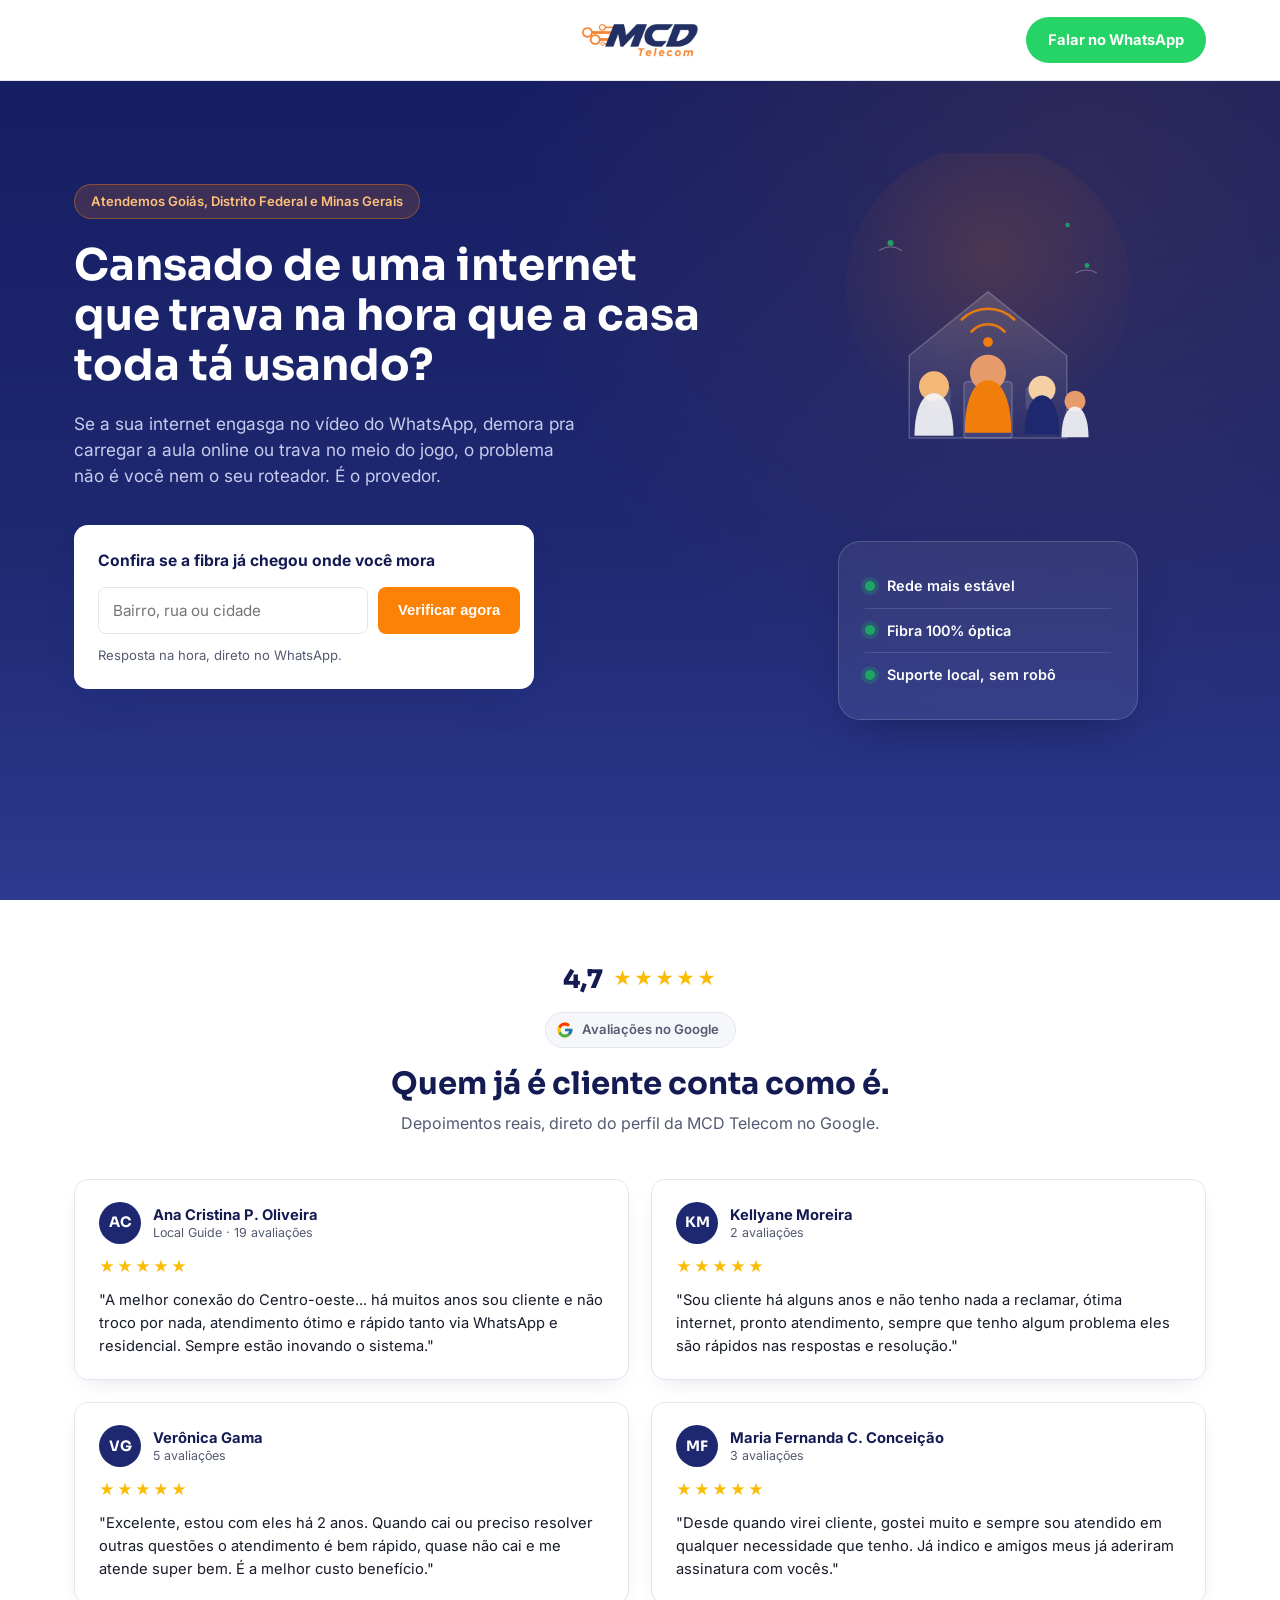
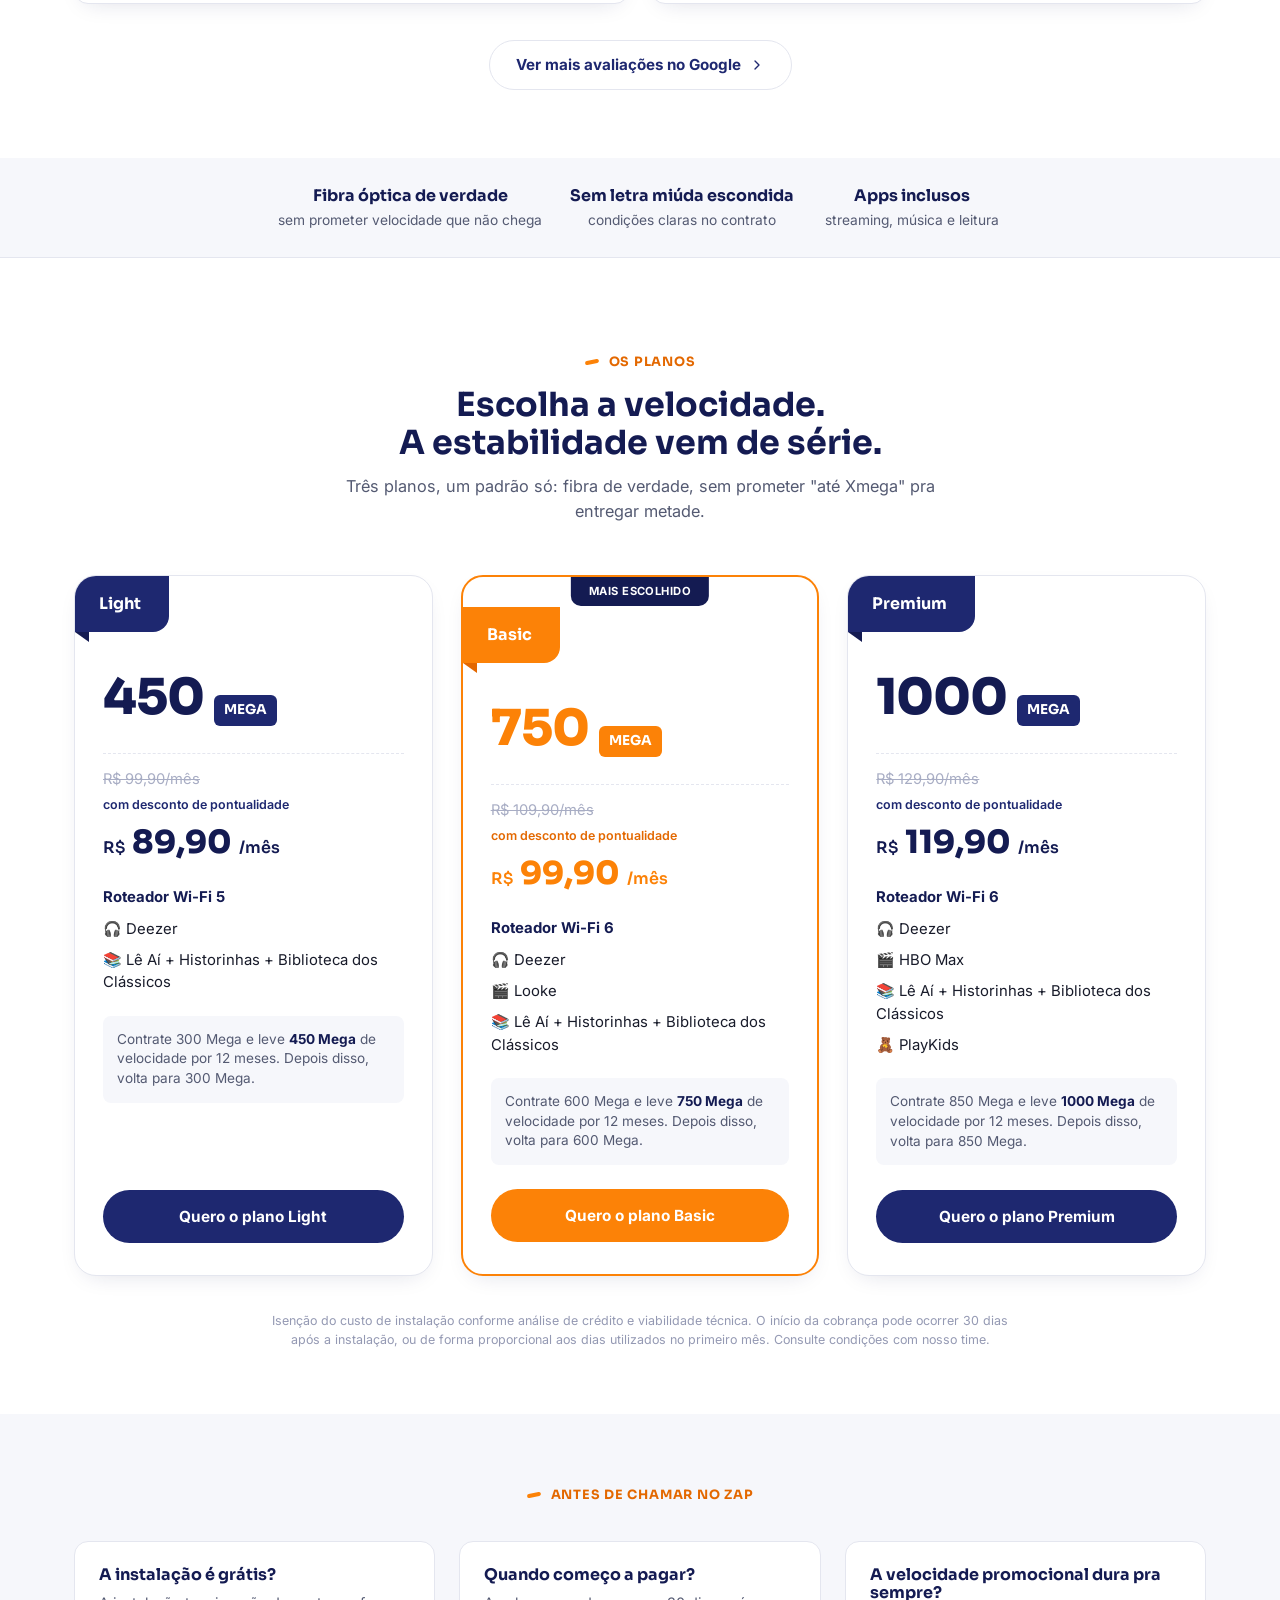
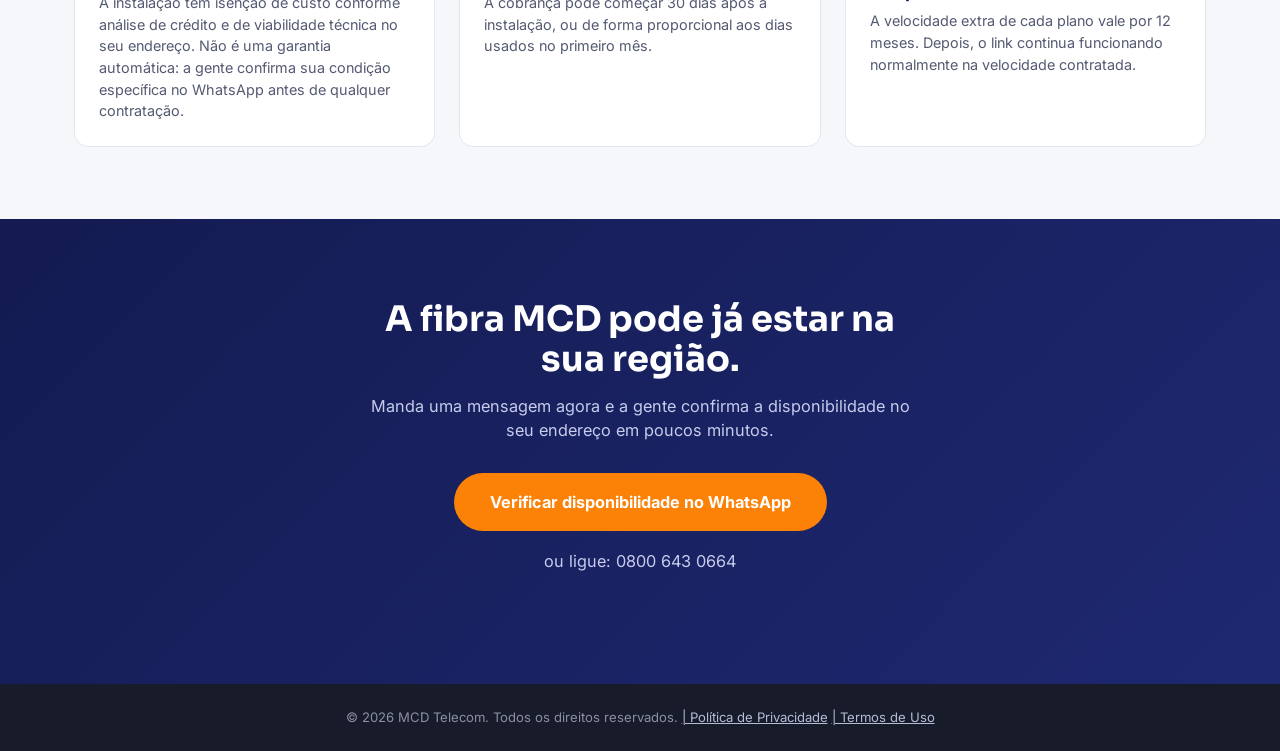
==== index.html @ 2785e400 "Add files via upload" ====
<!DOCTYPE html>
<html lang="pt-BR">
<head>
<meta charset="UTF-8">
<meta name="viewport" content="width=device-width, initial-scale=1.0">
<title>MCD Telecom — Internet de Fibra que Não Cai Quando Você Mais Precisa</title>
<meta name="description" content="Confira se a fibra MCD Telecom já chegou na sua rua. Planos de 450, 750 e 1000 Mega, instalação grátis e suporte de verdade.">
<link rel="preconnect" href="https://fonts.googleapis.com">
<link rel="preconnect" href="https://fonts.gstatic.com" crossorigin>
<link href="https://fonts.googleapis.com/css2?family=Sora:wght@400;600;700;800&family=Inter:wght@400;500;600;700&display=swap" rel="stylesheet">
<link rel="stylesheet" href="style.css">
</head>
<body>

<a class="skip-link" href="#planos">Pular para os planos</a>

<!-- ============ HEADER ============ -->
<header class="site-header" id="siteHeader">
  <div class="wrap header-inner">
    <div class="header-spacer" aria-hidden="true"></div>

    <a class="logo-link" href="https://mcdtelecom.com.br" aria-label="MCD Telecom">
      <img src="assets/logo-mcd-final.png" alt="MCD Telecom" class="logo-img">
    </a>

    <a class="header-cta" href="https://wa.me/5508006430664?text=Ol%C3%A1!%20Estou%20vindo%20da%20landing%20page%20da%20MCD%20Telecom%20e%20gostaria%20de%20verificar%20a%20disponibilidade%20de%20internet" target="_blank" rel="noopener">
      Falar no WhatsApp
    </a>
  </div>
</header>

<!-- ============ HERO ============ -->
<section class="hero">
  <div class="wrap hero-inner">
    <div class="hero-copy">
      <span class="tag-ribbon">Atendemos Goiás, Distrito Federal e Minas Gerais</span>
      <h1>Cansado de uma internet que trava na hora que a casa toda tá usando?</h1>
      <p class="hero-sub">Se a sua internet engasga no vídeo do WhatsApp, demora pra carregar a aula online ou trava no meio do jogo, o problema não é você nem o seu roteador. É o provedor.</p>

      <div class="check-card">
        <p class="check-label">Confira se a fibra já chegou onde você mora</p>
        <form class="check-form" id="checkForm">
          <input type="text" id="enderecoInput" placeholder="Bairro, rua ou cidade" required>
          <button type="submit">Verificar agora</button>
        </form>
        <p class="check-foot">Resposta na hora, direto no WhatsApp.</p>
      </div>
    </div>

    <div class="hero-visual">
      <img src="assets/familia-wifi.svg" alt="Ilustração de uma família em casa conectada à internet" class="hero-illustration">
      <div class="signal-card">
        <div class="signal-row">
          <span class="signal-dot"></span>
          <span>Rede mais estável</span>
        </div>
        <div class="signal-row">
          <span class="signal-dot"></span>
          <span>Fibra 100% óptica</span>
        </div>
        <div class="signal-row">
          <span class="signal-dot"></span>
          <span>Suporte local, sem robô</span>
        </div>
      </div>
    </div>
  </div>
</section><!-- /hero -->




<!-- ============ AVALIAÇÕES GOOGLE ============ -->
<section class="google-reviews">
  <div class="wrap">
    <div class="gr-head">
  <div class="gr-rating-badge">
    <span class="gr-rating-number">4,7</span>
    <span class="gr-rating-stars">★★★★★</span>
  </div>
  <div class="gr-badge">
    <svg class="gr-google-icon" viewBox="0 0 48 48" xmlns="http://www.w3.org/2000/svg">
      <path fill="#FFC107" d="M43.6 20.5H42V20.4H24v7.2h11.3c-1.6 4.7-6 8.1-11.3 8.1-6.6 0-12-5.4-12-12s5.4-12 12-12c3.1 0 5.8 1.1 8 3l5.1-5.1C33.7 6.1 29.1 4 24 4 13 4 4 13 4 24s9 20 20 20 20-9 20-20c0-1.3-.1-2.7-.4-3.5z"/>
      <path fill="#FF3D00" d="M6.3 14.7l5.9 4.3C13.7 15.4 18.5 12 24 12c3.1 0 5.8 1.1 8 3l5.1-5.1C33.7 6.1 29.1 4 24 4 16.3 4 9.7 8.3 6.3 14.7z"/>
      <path fill="#4CAF50" d="M24 44c5 0 9.6-1.9 13-5.1l-6-4.9c-2 1.4-4.5 2.2-7 2.2-5.2 0-9.7-3.4-11.3-8.1l-6 4.6C9.6 39.6 16.3 44 24 44z"/>
      <path fill="#1976D2" d="M43.6 20.5H42V20.4H24v7.2h11.3c-.8 2.3-2.2 4.2-4.1 5.6l6 4.9C40.6 35.3 44 30.1 44 24c0-1.3-.1-2.7-.4-3.5z"/>
    </svg>
    <span>Avaliações no Google</span>
  </div>
  <h2>Quem já é cliente conta como é.</h2>
  <p>Depoimentos reais, direto do perfil da MCD Telecom no Google.</p>
</div>

    <div class="gr-grid">

      <article class="gr-card">
        <div class="gr-card-top">
          <div class="gr-avatar">AC</div>
          <div class="gr-author">
            <strong>Ana Cristina P. Oliveira</strong>
            <span>Local Guide · 19 avaliações</span>
          </div>
        </div>
        <div class="gr-stars">★★★★★</div>
        <p class="gr-text">"A melhor conexão do Centro-oeste... há muitos anos sou cliente e não troco por nada, atendimento ótimo e rápido tanto via WhatsApp e residencial. Sempre estão inovando o sistema."</p>
      </article>

      <article class="gr-card">
        <div class="gr-card-top">
          <div class="gr-avatar">KM</div>
          <div class="gr-author">
            <strong>Kellyane Moreira</strong>
            <span>2 avaliações</span>
          </div>
        </div>
        <div class="gr-stars">★★★★★</div>
        <p class="gr-text">"Sou cliente há alguns anos e não tenho nada a reclamar, ótima internet, pronto atendimento, sempre que tenho algum problema eles são rápidos nas respostas e resolução."</p>
      </article>

      <article class="gr-card">
        <div class="gr-card-top">
          <div class="gr-avatar">VG</div>
          <div class="gr-author">
            <strong>Verônica Gama</strong>
            <span>5 avaliações</span>
          </div>
        </div>
        <div class="gr-stars">★★★★★</div>
        <p class="gr-text">"Excelente, estou com eles há 2 anos. Quando cai ou preciso resolver outras questões o atendimento é bem rápido, quase não cai e me atende super bem. É a melhor custo benefício."</p>
      </article>

      <article class="gr-card">
        <div class="gr-card-top">
          <div class="gr-avatar">MF</div>
          <div class="gr-author">
            <strong>Maria Fernanda C. Conceição</strong>
            <span>3 avaliações</span>
          </div>
        </div>
        <div class="gr-stars">★★★★★</div>
        <p class="gr-text">"Desde quando virei cliente, gostei muito e sempre sou atendido em qualquer necessidade que tenho. Já indico e amigos meus já aderiram assinatura com vocês."</p>
      </article>

    </div>

    <a class="gr-more" href="https://g.page/r/CUa2uKQwc59QEAE" target="_blank" rel="noopener">
      Ver mais avaliações no Google
      <svg viewBox="0 0 24 24" width="16" height="16" fill="none" xmlns="http://www.w3.org/2000/svg"><path d="M9 6l6 6-6 6" stroke="currentColor" stroke-width="2" stroke-linecap="round" stroke-linejoin="round"/></svg>
    </a>
  </div>
</section><!-- /google-reviews -->

<!-- ============ FAIXA DE CONFIANÇA ============ -->
<section class="trust-strip">
  <div class="wrap trust-inner">
    <div class="trust-item"><strong>Fibra óptica de verdade</strong><span>sem prometer velocidade que não chega</span></div>
    <div class="trust-item"><strong>Sem letra miúda escondida</strong><span>condições claras no contrato</span></div>
    <div class="trust-item"><strong>Apps inclusos</strong><span>streaming, música e leitura</span></div>
  </div>
</section>

<!-- ============ PLANOS ============ -->
<section class="plans" id="planos">
  <div class="wrap">
    <div class="section-head">
      <span class="chapter-mark">Os planos</span>
      <h2>Escolha a velocidade. <br>A estabilidade vem de série.</br></h2>
      <p>Três planos, um padrão só: fibra de verdade, sem prometer "até Xmega" pra entregar metade.</p>
    </div>

    <div class="plans-grid">

      <!-- LIGHT -->
      <article class="plan-card">
        <div class="plan-ribbon ribbon-navy">Light</div>
        <div class="plan-body">
          <div class="plan-speed">
            <span class="speed-number">450</span>
            <span class="speed-unit">MEGA</span>
          </div>
          <div class="plan-price">
            <span class="price-old">R$ 99,90/mês</span>
            <span class="price-tag">com desconto de pontualidade</span>
            <span class="price-new"><small>R$</small> 89,90 <small>/mês</small></span>
          </div>
          <ul class="plan-perks">
            <li><strong>Roteador Wi-Fi 5</strong></li>
            <li>🎧 Deezer</li>
            <li>📚 Lê Aí + Historinhas + Biblioteca dos Clássicos</li>
          </ul>
          <div class="plan-promo">
            <p>Contrate 300 Mega e leve <strong>450 Mega</strong> de velocidade por 12 meses. Depois disso, volta para 300 Mega.</p>
          </div>
          <a class="plan-cta cta-navy" href="https://wa.me/5508006430664?text=Ol%C3%A1!%20Estou%20vindo%20da%20landing%20page%20da%20MCD%20Telecom%20e%20gostaria%20de%20verificar%20a%20disponibilidade%20de%20internet%20-%20Plano%20Light%20450%20Mega" target="_blank" rel="noopener">Quero o plano Light</a>
        </div>
      </article>

      <!-- BASIC (destaque) -->
      <article class="plan-card plan-featured">
        <div class="featured-flag">Mais escolhido</div>
        <div class="plan-ribbon ribbon-orange">Basic</div>
        <div class="plan-body">
          <div class="plan-speed">
            <span class="speed-number speed-orange">750</span>
            <span class="speed-unit unit-orange">MEGA</span>
          </div>
          <div class="plan-price">
            <span class="price-old">R$ 109,90/mês</span>
            <span class="price-tag tag-orange">com desconto de pontualidade</span>
            <span class="price-new price-orange"><small>R$</small> 99,90 <small>/mês</small></span>
          </div>
          <ul class="plan-perks">
            <li><strong>Roteador Wi-Fi 6</strong></li>
            <li>🎧 Deezer</li>
            <li>🎬 Looke</li>
            <li>📚 Lê Aí + Historinhas + Biblioteca dos Clássicos</li>
          </ul>
          <div class="plan-promo">
            <p>Contrate 600 Mega e leve <strong>750 Mega</strong> de velocidade por 12 meses. Depois disso, volta para 600 Mega.</p>
          </div>
          <a class="plan-cta cta-orange" href="https://wa.me/5508006430664?text=Ol%C3%A1!%20Estou%20vindo%20da%20landing%20page%20da%20MCD%20Telecom%20e%20gostaria%20de%20verificar%20a%20disponibilidade%20de%20internet%20-%20Plano%20Basic%20750%20Mega" target="_blank" rel="noopener">Quero o plano Basic</a>
        </div>
      </article>

      <!-- PREMIUM -->
      <article class="plan-card">
        <div class="plan-ribbon ribbon-navy">Premium</div>
        <div class="plan-body">
          <div class="plan-speed">
            <span class="speed-number">1000</span>
            <span class="speed-unit">MEGA</span>
          </div>
          <div class="plan-price">
            <span class="price-old">R$ 129,90/mês</span>
            <span class="price-tag">com desconto de pontualidade</span>
            <span class="price-new"><small>R$</small> 119,90 <small>/mês</small></span>
          </div>
          <ul class="plan-perks">
            <li><strong>Roteador Wi-Fi 6</strong></li>
            <li>🎧 Deezer</li>
            <li>🎬 HBO Max</li>
            <li>📚 Lê Aí + Historinhas + Biblioteca dos Clássicos</li>
            <li>🧸 PlayKids</li>
          </ul>
          <div class="plan-promo">
            <p>Contrate 850 Mega e leve <strong>1000 Mega</strong> de velocidade por 12 meses. Depois disso, volta para 850 Mega.</p>
          </div>
          <a class="plan-cta cta-navy" href="https://wa.me/5508006430664?text=Ol%C3%A1!%20Estou%20vindo%20da%20landing%20page%20da%20MCD%20Telecom%20e%20gostaria%20de%20verificar%20a%20disponibilidade%20de%20internet%20-%20Plano%20Premium%201000%20Mega" target="_blank" rel="noopener">Quero o plano Premium</a>
        </div>
      </article>

    </div>

    <p class="legal-note">Isenção do custo de instalação conforme análise de crédito e viabilidade técnica. O início da cobrança pode ocorrer 30 dias após a instalação, ou de forma proporcional aos dias utilizados no primeiro mês. Consulte condições com nosso time.</p>
  </div>
</section>

<!-- ============ FAQ CURTO ============ -->
<section class="faq">
  <div class="wrap">
    <span class="chapter-mark">Antes de chamar no zap</span>
    <div class="faq-grid">
      <div class="faq-item">
        <h3>A instalação é grátis?</h3>
        <p>A instalação tem isenção de custo conforme análise de crédito e de viabilidade técnica no seu endereço. Não é uma garantia automática: a gente confirma sua condição específica no WhatsApp antes de qualquer contratação.</p>
      </div>
      <div class="faq-item">
        <h3>Quando começo a pagar?</h3>
        <p>A cobrança pode começar 30 dias após a instalação, ou de forma proporcional aos dias usados no primeiro mês.</p>
      </div>
      <div class="faq-item">
        <h3>A velocidade promocional dura pra sempre?</h3>
        <p>A velocidade extra de cada plano vale por 12 meses. Depois, o link continua funcionando normalmente na velocidade contratada.</p>
      </div>
    </div>
  </div>
</section>

<!-- ============ CTA FINAL ============ -->
<section class="final-cta">
  <div class="wrap final-cta-inner">
    <h2>A fibra MCD pode já estar na sua região.</h2>
    <p>Manda uma mensagem agora e a gente confirma a disponibilidade no seu endereço em poucos minutos.</p>
    <a class="big-cta" href="https://wa.me/5508006430664?text=Ol%C3%A1!%20Estou%20vindo%20da%20landing%20page%20da%20MCD%20Telecom%20e%20gostaria%20de%20verificar%20a%20disponibilidade%20de%20internet" target="_blank" rel="noopener">
      Verificar disponibilidade no WhatsApp
    </a>
    <p class="cta-phone">ou ligue: 0800 643 0664</p>
  </div>
</section>

<footer class="site-footer">
  <div class="wrap">
    <p>© 2026 MCD Telecom. Todos os direitos reservados. <a href="https://mcdtelecom.com.br/politica-de-privacidade" target="_blank" rel="noopener">| Política de Privacidade</a> <a href="https://mcdtelecom.com.br/termos-de-uso" target="_blank" rel="noopener">| Termos de Uso</a></p>
  </div>
</footer>

<script>
document.getElementById('checkForm').addEventListener('submit', function(e){
  e.preventDefault();
  var endereco = document.getElementById('enderecoInput').value.trim();
  var msg = 'Olá! Estou vindo da landing page da MCD Telecom e gostaria de verificar a disponibilidade de internet';
  if (endereco) {
    msg += ' no seguinte local: ' + endereco;
  }
  var url = 'https://wa.me/5508006430664?text=' + encodeURIComponent(msg);
  window.open(url, '_blank');
});
</script>

</body>
</html>
---- style.css ----
/* ===================================================================
   MCD TELECOM — LANDING PAGE
   Tokens extraídos da identidade visual real da marca
=================================================================== */

:root{
  --navy: #1E2870;
  --navy-deep: #141B52;
  --navy-soft: #2C3A8F;
  --orange: #FC8207;
  --orange-deep: #E36800;
  --green: #1FA463;
  --ink: #181B2A;
  --ink-soft: #545A72;
  --paper: #F6F7FB;
  --white: #FFFFFF;
  --line: #E4E6EF;

  --font-display: 'Sora', sans-serif;
  --font-body: 'Inter', sans-serif;

  --radius-lg: 22px;
  --radius-md: 14px;
  --radius-sm: 8px;

  --shadow-card: 0 18px 40px -18px rgba(20, 27, 82, 0.25);
  --shadow-soft: 0 8px 24px -12px rgba(20, 27, 82, 0.18);
}

*{ margin:0; padding:0; box-sizing:border-box; }

html{ scroll-behavior:smooth; }

body{
  font-family: var(--font-body);
  color: var(--ink);
  background: var(--white);
  line-height: 1.5;
  -webkit-font-smoothing: antialiased;
}

img{ max-width:100%; display:block; }

.wrap{
  width:100%;
  max-width: 1180px;
  margin: 0 auto;
  padding: 0 24px;
}

h1, h2, h3{
  font-family: var(--font-display);
  color: var(--navy-deep);
  line-height: 1.15;
}

a{ text-decoration:none; color:inherit; }

.skip-link{
  position:absolute;
  left:-9999px;
}
.skip-link:focus{
  left:16px;
  top:16px;
  background:var(--white);
  padding:10px 16px;
  border-radius:8px;
  z-index:999;
}

*:focus-visible{
  outline: 3px solid var(--orange);
  outline-offset: 2px;
}

/* ===================== HEADER ===================== */

.site-header{
  position: sticky;
  top:0;
  z-index: 50;
  background: var(--white);
  border-bottom: 1px solid var(--line);
  transition: box-shadow 0.25s ease;
}
.site-header.is-scrolled{
  box-shadow: 0 8px 24px -16px rgba(20,27,82,0.25);
}

/* Desktop e tablet: grid 3 colunas centraliza a logo de verdade */
.header-inner{
  display:grid;
  grid-template-columns: 1fr auto 1fr;
  align-items:center;
  height: 80px;
  gap: 16px;
}

.logo-link{
  display:flex;
  justify-content:center;
}

.logo-img{
  height: 38px;
  width: auto;
}

.header-cta{
  justify-self:end;
  background: #25D366;
  color: var(--white);
  padding: 12px 22px;
  border-radius: 999px;
  font-weight: 700;
  font-size: 0.92rem;
  white-space: nowrap;
  transition: background 0.2s ease, transform 0.2s ease;
}
.header-cta:hover{
  background: #1EBE57;
  transform: translateY(-1px);
}

/* Tablet: só reduz um pouco os tamanhos, mantém o grid centralizado */
@media (max-width: 900px){
  .header-inner{ height: 74px; }
  .logo-img{ height: 34px; }
  .header-cta{
    padding: 10px 18px;
    font-size: 0.88rem;
  }
}

/* Mobile: volta pro layout simples de 2 itens, igual já era antes,
   só sem o telefone (não usa mais o grid de 3 colunas) */
@media (max-width: 640px){
  .header-inner{
    display:flex;
    justify-content: space-between;
    align-items:center;
    height: 64px;
    padding: 0 20px;
  }
  .header-spacer{ display:none; }
  .logo-link{ justify-content:flex-start; }
  .logo-img{ height: 28px; }
  .header-cta{
    padding: 10px 16px;
    font-size: 0.84rem;
  }
}

/* Bloco duplicado removido — as regras de 900px e 640px já estão definidas acima */

@media (max-width: 380px){
  .header-cta{ padding: 9px 12px; font-size: 0.8rem; }
}

/* ===================== HERO ===================== */

.hero{
  background:
    radial-gradient(circle at 85% 10%, rgba(252,130,7,0.10), transparent 45%),
    linear-gradient(180deg, #161E63 0%, var(--navy) 55%, var(--navy-soft) 100%);
  padding: 72px 0 120px;
  position: relative;
  overflow:hidden;
}

.hero-inner{
  display:grid;
  grid-template-columns: 1.25fr 0.85fr;
  gap: 56px;
  align-items:center;
  margin-bottom: 60px;
}

.tag-ribbon{
  display:inline-block;
  background: rgba(252,130,7,0.16);
  color: #FFC079;
  border: 1px solid rgba(252,130,7,0.4);
  font-size: 0.82rem;
  font-weight: 600;
  padding: 7px 16px;
  border-radius: 999px;
  margin-bottom: 22px;
}

.hero-copy h1{
  font-size: clamp(2rem, 3.4vw, 2.85rem);
  color: var(--white);
  font-weight: 700;
  max-width: 19ch;
  margin-bottom: 20px;
}

.hero-sub{
  color: #C7CCEC;
  font-size: 1.08rem;
  max-width: 46ch;
  margin-bottom: 36px;
}

.check-card{
  background: var(--white);
  border-radius: var(--radius-md);
  padding: 24px;
  max-width: 460px;
  box-shadow: var(--shadow-card);
}

.check-label{
  font-weight: 700;
  color: var(--navy-deep);
  font-size: 0.98rem;
  margin-bottom: 14px;
}

.check-form{
  display:flex;
  gap: 10px;
}

.check-form input{
  flex:1;
  border: 1.5px solid var(--line);
  border-radius: var(--radius-sm);
  padding: 13px 14px;
  font-family: var(--font-body);
  font-size: 0.95rem;
  color: var(--ink);
}
.check-form input:focus{
  border-color: var(--orange);
  outline:none;
}

.check-form button{
  background: var(--orange);
  color: var(--white);
  font-weight: 700;
  font-size: 0.92rem;
  border: none;
  border-radius: var(--radius-sm);
  padding: 0 20px;
  cursor:pointer;
  transition: background 0.2s ease;
  white-space: nowrap;
}
.check-form button:hover{ background: var(--orange-deep); }

.check-foot{
  margin-top: 12px;
  font-size: 0.82rem;
  color: var(--ink-soft);
}

.hero-visual{
  position:relative;
  display:flex;
  flex-direction:column;
  align-items:center;
  gap: 28px;
}

.hero-illustration{
  width: 100%;
  max-width: 360px;
  opacity: 0.95;
}

.signal-card{
  background: rgba(255,255,255,0.07);
  border: 1px solid rgba(255,255,255,0.16);
  border-radius: var(--radius-lg);
  padding: 22px 26px;
  width: 100%;
  max-width: 300px;
  backdrop-filter: blur(8px);
  box-shadow: 0 20px 44px -20px rgba(10,14,48,0.5);
}

.signal-row{
  display:flex;
  align-items:center;
  gap: 12px;
  color: var(--white);
  font-weight: 600;
  font-size: 0.9rem;
  padding: 11px 0;
  border-bottom: 1px solid rgba(255,255,255,0.12);
}
.signal-row:last-child{ border-bottom:none; }

.signal-dot{
  width: 10px;
  height: 10px;
  border-radius: 50%;
  background: var(--green);
  box-shadow: 0 0 0 4px rgba(31,164,99,0.25);
  flex-shrink:0;
}

/* ===================== TRUST STRIP ===================== */

.trust-strip{
  background: var(--paper);
  border-bottom: 1px solid var(--line);
  padding: 26px 0;
}

.trust-inner{
  display:flex;
  flex-wrap:wrap;
  gap: 28px;
  justify-content: center;
}

.trust-item{
  display:flex;
  flex-direction:column;
  align-items:center;
  text-align:center;
  min-width: 180px;
}

.trust-item strong{
  font-family: var(--font-display);
  color: var(--navy-deep);
  font-size: 1rem;
}
.trust-item span{
  color: var(--ink-soft);
  font-size: 0.86rem;
  margin-top: 2px;
}

/* ===================== SECTION HEAD / CHAPTER MARK ===================== */

.section-head{
  text-align:center;
  max-width: 620px;
  margin: 0 auto 52px;
}

.chapter-mark{
  display:inline-flex;
  align-items:center;
  gap: 10px;
  font-family: var(--font-display);
  font-weight: 700;
  font-size: 0.8rem;
  letter-spacing: 0.06em;
  text-transform: uppercase;
  color: var(--orange-deep);
  margin-bottom: 14px;
}
.chapter-mark::before{
  content:"";
  display:block;
  flex-shrink:0;
  width: 14px;
  height: 4px;
  background: var(--orange);
  border-radius: 2px;
  transform: rotate(-12deg);
}

.section-head h2{
  font-size: clamp(1.6rem, 2.6vw, 2.1rem);
  margin-bottom: 12px;
}
.section-head p{
  color: var(--ink-soft);
  font-size: 1.02rem;
}

/* ===================== PLANS ===================== */

.plans{
  padding: 88px 0 64px;
  background: var(--white);
}

.plans-grid{
  display:grid;
  grid-template-columns: repeat(3, 1fr);
  gap: 28px;
  align-items: stretch;
}

.plan-card{
  position:relative;
  background: var(--white);
  border: 1.5px solid var(--line);
  border-radius: var(--radius-lg);
  box-shadow: var(--shadow-soft);
  display:flex;
  flex-direction:column;
  overflow:hidden;
  transition: transform 0.25s ease, box-shadow 0.25s ease;
}
.plan-card:hover{
  transform: translateY(-4px);
  box-shadow: var(--shadow-card);
}

.plan-featured{
  border-color: var(--orange);
  border-width: 2px;
  padding-top: 30px;
}

.featured-flag{
  position:absolute;
  top: 0;
  left: 50%;
  transform: translateX(-50%);
  background: var(--navy-deep);
  color: var(--white);
  font-size: 0.7rem;
  font-weight: 700;
  letter-spacing: 0.04em;
  text-transform: uppercase;
  padding: 6px 18px;
  border-radius: 0 0 10px 10px;
  z-index: 2;
}

/* signature ribbon — referência ao elemento real da marca, redesenhado */
.plan-ribbon{
  position: relative;
  font-family: var(--font-display);
  font-weight: 700;
  font-size: 1rem;
  color: var(--white);
  padding: 16px 28px 16px 24px;
  width: fit-content;
  border-radius: 0 0 16px 0;
}
.plan-ribbon::after{
  content:"";
  position:absolute;
  left:0;
  bottom:-10px;
  width: 0;
  height: 0;
  border-left: 14px solid transparent;
  border-top: 10px solid;
}
.ribbon-navy{ background: var(--navy); }
.ribbon-navy::after{ border-top-color: var(--navy-deep); }
.ribbon-orange{ background: var(--orange); }
.ribbon-orange::after{ border-top-color: var(--orange-deep); }

.plan-body{
  padding: 28px 28px 32px;
  display:flex;
  flex-direction:column;
  flex:1;
}

.plan-speed{
  display:flex;
  align-items:baseline;
  gap: 10px;
  margin-bottom: 4px;
}

.speed-number{
  font-family: var(--font-display);
  font-weight: 800;
  font-size: 3.1rem;
  color: var(--navy-deep);
  letter-spacing: -0.02em;
}
.speed-orange{ color: var(--orange); }

.speed-unit{
  font-family: var(--font-display);
  font-weight: 700;
  font-size: 0.85rem;
  color: var(--white);
  background: var(--navy);
  padding: 5px 10px;
  border-radius: 6px;
}
.unit-orange{ background: var(--orange); }

.plan-price{
  display:flex;
  flex-direction:column;
  margin: 14px 0 20px;
  padding-top: 14px;
  border-top: 1px dashed var(--line);
}

.price-old{
  color: #A8ADC4;
  text-decoration: line-through;
  font-size: 0.92rem;
  margin-bottom: 6px;
}

.price-tag{
  font-size: 0.78rem;
  font-weight: 600;
  color: var(--navy);
  margin-bottom: 4px;
}
.tag-orange{ color: var(--orange-deep); }

.price-new{
  font-family: var(--font-display);
  font-weight: 800;
  font-size: 2rem;
  color: var(--navy-deep);
}
.price-new small{
  font-size: 1rem;
  font-weight: 600;
}
.price-orange{ color: var(--orange); }

.plan-perks{
  list-style:none;
  display:flex;
  flex-direction:column;
  gap: 9px;
  margin-bottom: 22px;
  font-size: 0.93rem;
  color: var(--ink);
}
.plan-perks strong{ color: var(--navy-deep); }

.plan-promo{
  background: var(--paper);
  border-radius: var(--radius-sm);
  padding: 14px;
  margin-bottom: 24px;
}
.plan-promo p{
  font-size: 0.85rem;
  color: var(--ink-soft);
  line-height: 1.45;
}
.plan-promo strong{ color: var(--navy-deep); }

.plan-cta{
  margin-top: auto;
  text-align:center;
  font-weight: 700;
  font-size: 0.96rem;
  padding: 15px;
  border-radius: 999px;
  transition: background 0.2s ease, transform 0.2s ease;
}
.cta-navy{ background: var(--navy); color: var(--white); }
.cta-navy:hover{ background: var(--navy-deep); transform: translateY(-1px); }
.cta-orange{ background: var(--orange); color: var(--white); }
.cta-orange:hover{ background: var(--orange-deep); transform: translateY(-1px); }

.legal-note{
  margin-top: 36px;
  text-align:center;
  font-size: 0.78rem;
  color: #9499B3;
  max-width: 760px;
  margin-left:auto;
  margin-right:auto;
}

/* ===================== FAQ ===================== */

.faq{
  background: var(--paper);
  padding: 72px 0;
}

.faq .chapter-mark{
  display:flex;
  justify-content:center;
  width: 100%;
  margin-bottom: 36px;
}

.faq-grid{
  display:grid;
  grid-template-columns: repeat(3, 1fr);
  gap: 24px;
}

.faq-item{
  background: var(--white);
  border-radius: var(--radius-md);
  padding: 24px;
  border: 1px solid var(--line);
}

.faq-item h3{
  font-size: 1rem;
  margin-bottom: 8px;
}

.faq-item p{
  font-size: 0.9rem;
  color: var(--ink-soft);
}

/* ===================== FINAL CTA ===================== */

.final-cta{
  background: linear-gradient(135deg, var(--navy-deep), var(--navy));
  padding: 80px 0;
}

.final-cta-inner{
  text-align:center;
  max-width: 600px;
  margin: 0 auto;
}

.final-cta h2{
  color: var(--white);
  font-size: clamp(1.6rem, 2.8vw, 2.2rem);
  margin-bottom: 14px;
}

.final-cta p{
  color: #C7CCEC;
  margin-bottom: 30px;
  font-size: 1.02rem;
}

.big-cta{
  display:inline-block;
  background: var(--orange);
  color: var(--white);
  font-weight: 700;
  font-size: 1.02rem;
  padding: 17px 36px;
  border-radius: 999px;
  transition: background 0.2s ease, transform 0.2s ease;
}
.big-cta:hover{
  background: var(--orange-deep);
  transform: translateY(-2px);
}

.cta-phone{
  margin-top: 18px;
  color: #9CA3D4;
  font-size: 0.9rem;
}

/* ===================== FOOTER ===================== */

.site-footer{
  background: var(--ink);
  padding: 24px 0;
}
.site-footer p{
  text-align:center;
  color: #8B8FA3;
  font-size: 0.82rem;
}
.site-footer a{
  color: #B7BBD6;
  text-decoration: underline;
  white-space: nowrap;
}
.site-footer a:hover{ color: var(--white); }

/* ===================== RESPONSIVE ===================== */

@media (max-width: 900px){
  .hero-inner{
    grid-template-columns: 1fr;
  }
  .hero-visual{ gap: 20px; margin-top: 32px; }
  .hero-illustration{ max-width: 260px; }
  .signal-card{ max-width: 320px; }
  .plans-grid{ grid-template-columns: 1fr; }
  .faq-grid{ grid-template-columns: 1fr; }
}

@media (max-width: 640px){
  .header-inner{
    grid-template-columns: auto auto;
    justify-content: space-between;
    height: auto;
    padding: 14px 24px;
    row-gap: 10px;
  }
  .logo-link{
    grid-column: 1 / -1;
    order: -1;
    justify-content:center;
  }
  .header-contact{ font-size: 0.86rem; }
  .header-cta{ font-size: 0.82rem; padding: 9px 16px; }

  .hero{ padding: 40px 0 56px; }
  .hero-visual{ gap: 16px; margin-bottom: 8px; }
  .hero-illustration{ max-width: 220px; }
  .signal-card{ max-width: 100%; }
  .check-form{ flex-direction:column; }
  .check-form button{ padding: 13px; }
  .trust-inner{ gap: 18px; flex-direction:column; align-items:center; }
}

@media (prefers-reduced-motion: reduce){
  *{ transition: none !important; scroll-behavior: auto !important; }
}


/* ===================== GOOGLE REVIEWS ===================== */

.google-reviews{
  background: var(--white);
  padding: 50px 0 108px;
  margin-top: 10px;
}

.gr-head{
  text-align:center;
  max-width: 560px;
  margin: 0 auto 44px;
}

.gr-badge{
  display:inline-flex;
  align-items:center;
  gap: 8px;
  background: var(--paper);
  border: 1px solid var(--line);
  border-radius: 999px;
  padding: 7px 16px 7px 10px;
  font-size: 0.82rem;
  font-weight: 600;
  color: var(--ink-soft);
  margin-bottom: 18px;
}
.gr-google-icon{ width: 18px; height: 18px; }

.gr-head h2{
  font-size: clamp(1.5rem, 2.4vw, 2rem);
  margin-bottom: 10px;
}
.gr-head p{
  color: var(--ink-soft);
  font-size: 1rem;
}

.gr-grid{
  display:grid;
  grid-template-columns: repeat(2, 1fr);
  gap: 22px;
  margin-bottom: 36px;
}

.gr-card{
  background: var(--white);
  border: 1px solid var(--line);
  border-radius: var(--radius-md);
  padding: 22px 24px;
  box-shadow: var(--shadow-soft);
}

.gr-card-top{
  display:flex;
  align-items:center;
  gap: 12px;
  margin-bottom: 12px;
}

.gr-avatar{
  width: 42px;
  height: 42px;
  border-radius: 50%;
  background: var(--navy);
  color: var(--white);
  font-family: var(--font-display);
  font-weight: 700;
  font-size: 0.9rem;
  display:flex;
  align-items:center;
  justify-content:center;
  flex-shrink:0;
}

.gr-author{
  display:flex;
  flex-direction:column;
  line-height: 1.3;
}
.gr-author strong{
  font-size: 0.92rem;
  color: var(--navy-deep);
}
.gr-author span{
  font-size: 0.78rem;
  color: var(--ink-soft);
}

.gr-stars{
  color: #FBBC05;
  font-size: 0.95rem;
  letter-spacing: 2px;
  margin-bottom: 10px;
}

.gr-text{
  font-size: 0.92rem;
  color: var(--ink);
  line-height: 1.55;
}

.gr-more{
  display:flex;
  align-items:center;
  justify-content:center;
  gap: 8px;
  width: fit-content;
  margin: 0 auto 12px;
  color: var(--navy);
  font-weight: 700;
  font-size: 0.95rem;
  border: 1.5px solid var(--line);
  border-radius: 999px;
  padding: 13px 26px;
  transition: border-color 0.2s ease, color 0.2s ease, transform 0.2s ease;
  margin-bottom: -40px;
}
.gr-more:hover{
  border-color: var(--navy);
  color: var(--navy-deep);
  transform: translateY(-1px);
}

@media (max-width: 900px){
  .hero{ padding-bottom: 72px; }
  .google-reviews{ padding: 64px 0 72px; }
}

.gr-rating-badge{
  display:flex;
  align-items:center;
  justify-content:center;
  gap: 10px;
  margin-bottom: 14px;
}
.gr-rating-number{
  font-family: var(--font-display);
  font-weight: 800;
  font-size: 1.6rem;
  color: var(--navy-deep);
}
.gr-rating-stars{
  color: #FBBC05;
  font-size: 1.15rem;
  letter-spacing: 2px;
}
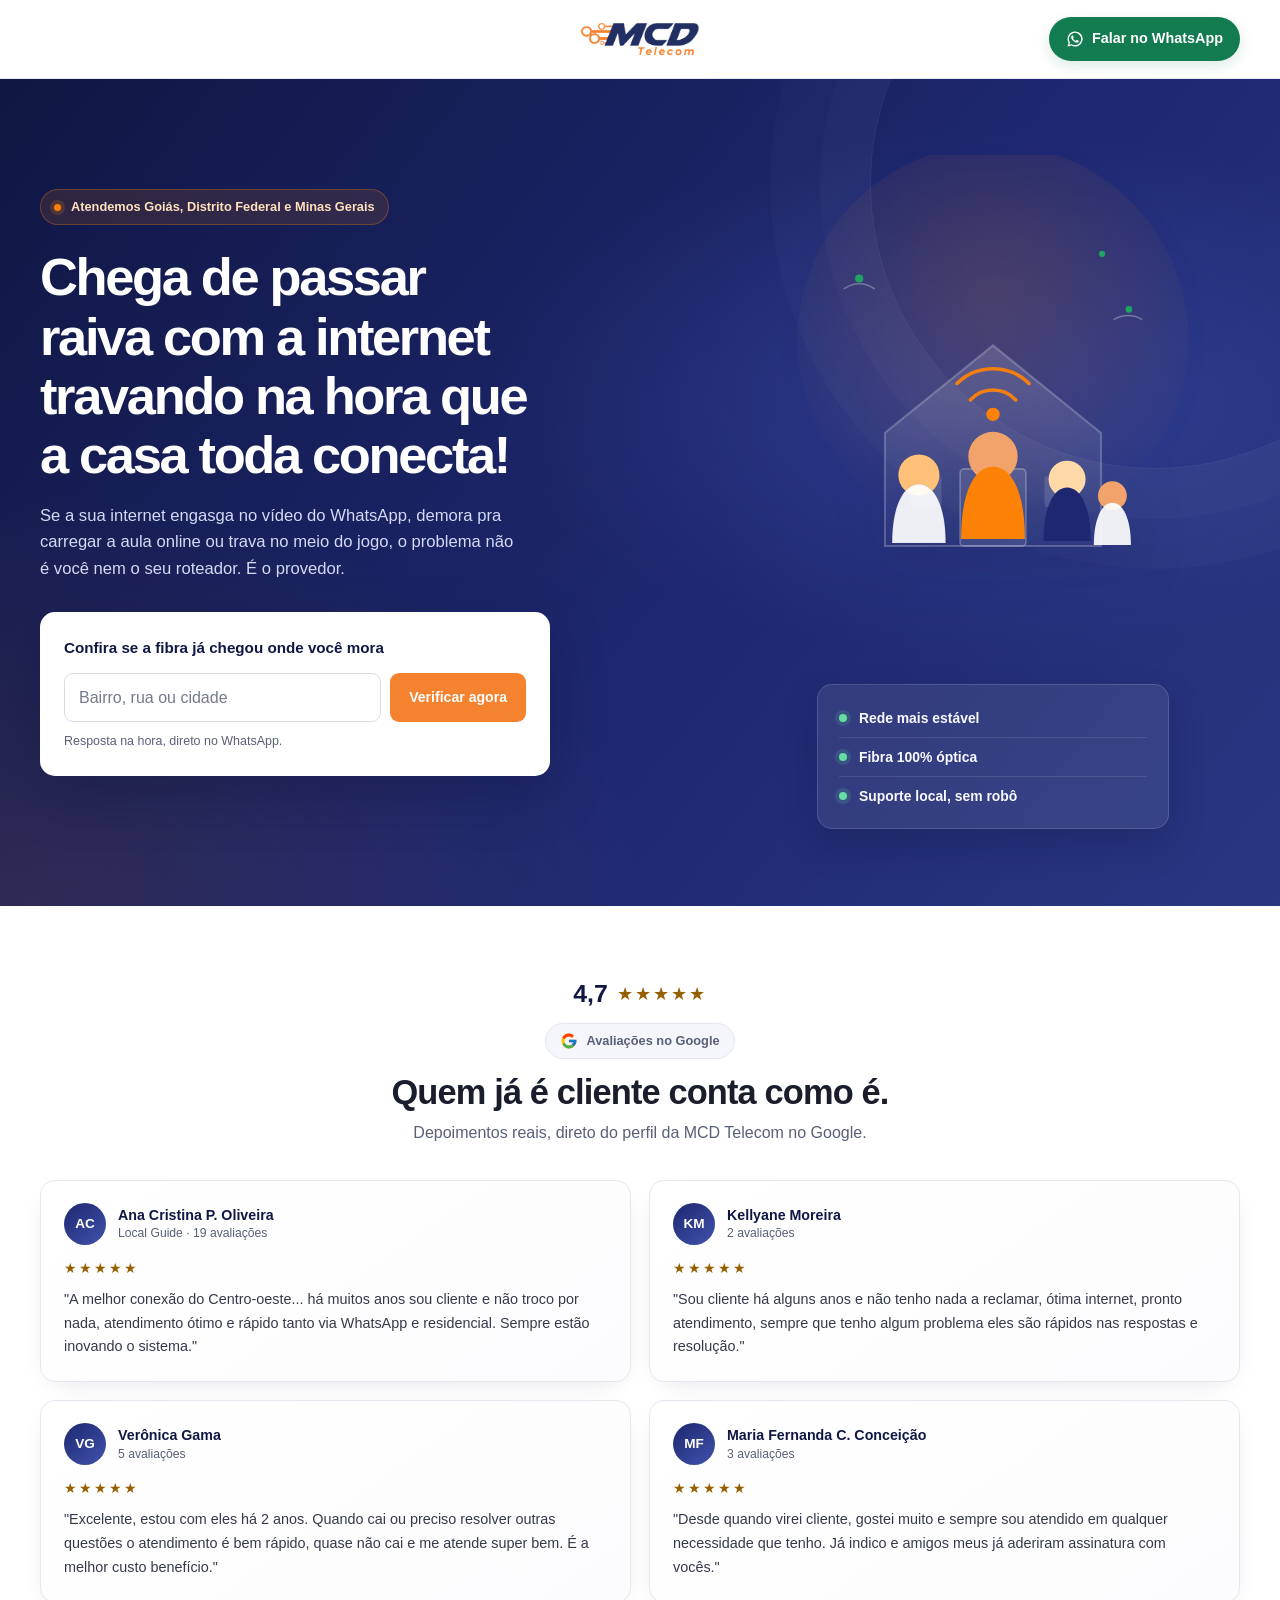
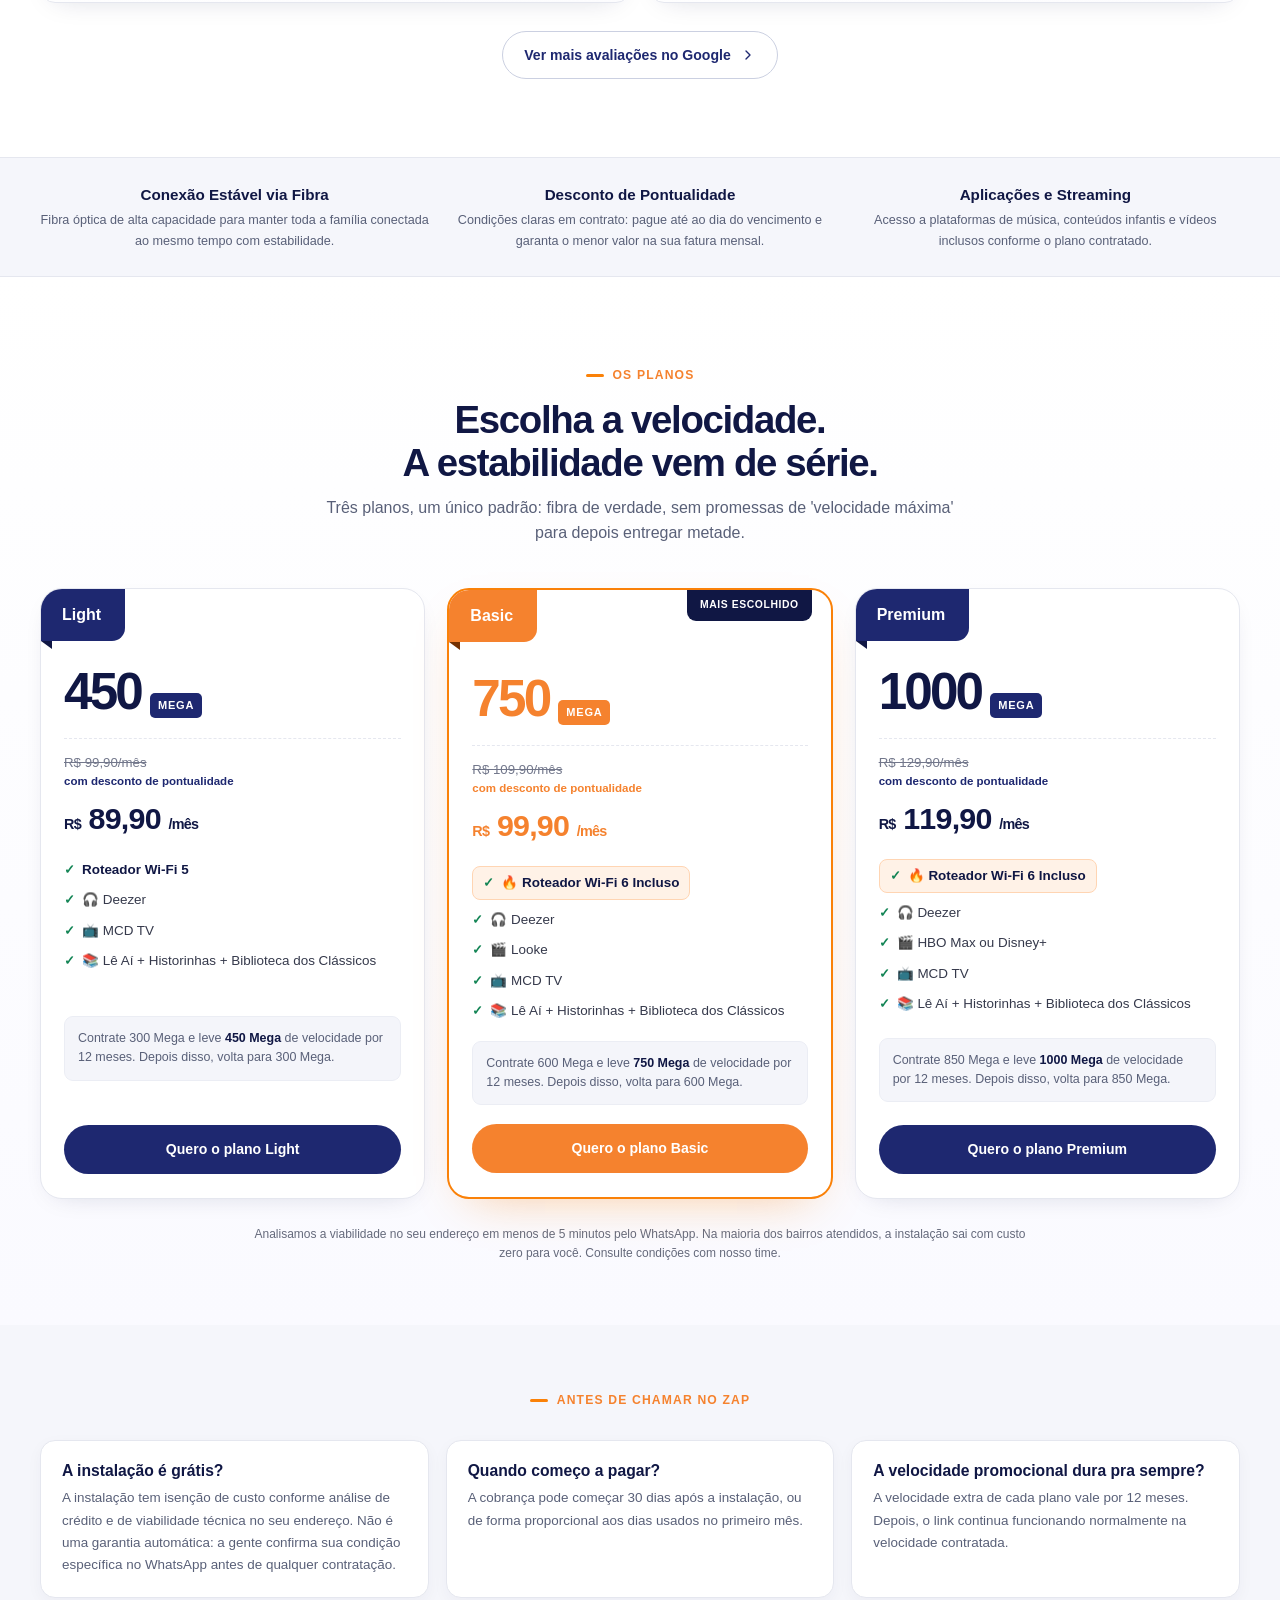
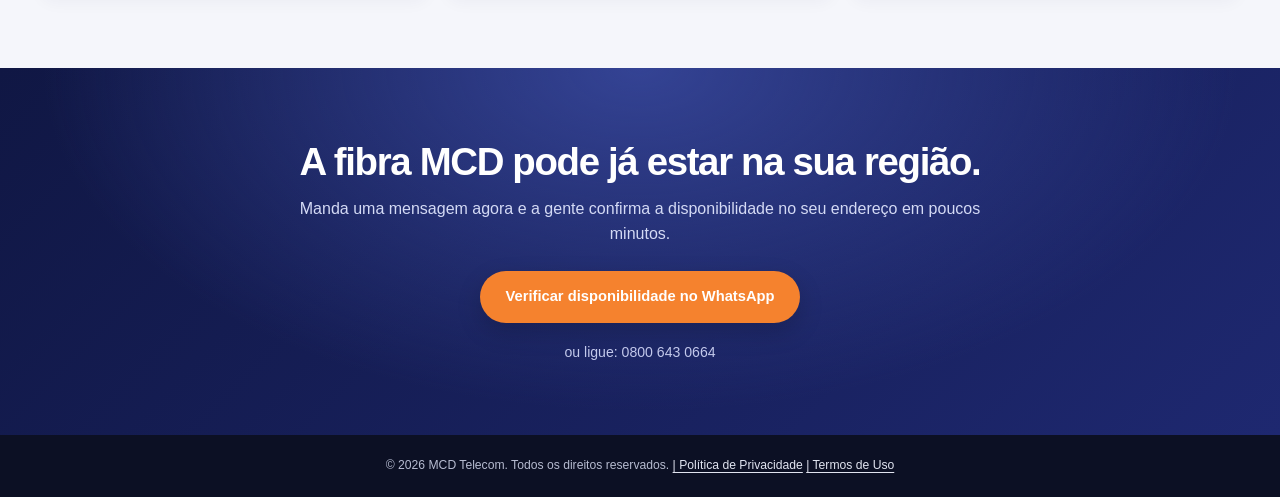
==== commit f56cf928: "Add files via upload" ====
--- a/index.html
+++ b/index.html
@@ -2,17 +2,25 @@
 <html lang="pt-BR">
 <head>
 <meta charset="UTF-8">
-<meta name="viewport" content="width=device-width, initial-scale=1.0">
-<title>MCD Telecom — Internet de Fibra que Não Cai Quando Você Mais Precisa</title>
-<meta name="description" content="Confira se a fibra MCD Telecom já chegou na sua rua. Planos de 450, 750 e 1000 Mega, instalação grátis e suporte de verdade.">
-<link rel="preconnect" href="https://fonts.googleapis.com">
-<link rel="preconnect" href="https://fonts.gstatic.com" crossorigin>
-<link href="https://fonts.googleapis.com/css2?family=Sora:wght@400;600;700;800&family=Inter:wght@400;500;600;700&display=swap" rel="stylesheet">
+<meta name="viewport" content="width=device-width, initial-scale=1, viewport-fit=cover">
+<meta name="theme-color" content="#141b52">
+<meta name="referrer" content="strict-origin-when-cross-origin">
+<meta http-equiv="Content-Security-Policy" content="default-src 'self'; script-src 'self'; style-src 'self'; img-src 'self' data:; object-src 'none'; base-uri 'self'; form-action 'self' https://wa.me; upgrade-insecure-requests">
+<meta name="description" content="Internet de fibra óptica MCD Telecom em Goiás, Distrito Federal e Minas Gerais. Compare planos de 450, 750 e 1000 Mega e consulte a cobertura pelo WhatsApp.">
+<meta name="robots" content="index, follow, max-image-preview:large">
+<meta property="og:type" content="website">
+<meta property="og:locale" content="pt_BR">
+<meta property="og:site_name" content="MCD Telecom">
+<meta property="og:title" content="Internet de fibra óptica | MCD Telecom">
+<meta property="og:description" content="Compare os planos de fibra óptica MCD Telecom e consulte a cobertura na sua região.">
+<meta name="twitter:card" content="summary">
+<title>Internet Fibra Óptica em GO, DF e MG | MCD Telecom</title>
+<link rel="preload" as="image" href="assets/familia-wifi.svg" type="image/svg+xml" fetchpriority="high">
 <link rel="stylesheet" href="style.css">
 </head>
 <body>
 
-<a class="skip-link" href="#planos">Pular para os planos</a>
+<a class="skip-link" href="#conteudo">Pular para o conteúdo</a>
 
 <!-- ============ HEADER ============ -->
 <header class="site-header" id="siteHeader">
@@ -20,35 +28,38 @@
     <div class="header-spacer" aria-hidden="true"></div>
 
     <a class="logo-link" href="https://mcdtelecom.com.br" aria-label="MCD Telecom">
-      <img src="assets/logo-mcd-final.png" alt="MCD Telecom" class="logo-img">
+      <img src="assets/logo-mcd-final.png" alt="MCD Telecom" class="logo-img" width="230" height="70" fetchpriority="high">
     </a>
 
-    <a class="header-cta" href="https://wa.me/5508006430664?text=Ol%C3%A1!%20Estou%20vindo%20da%20landing%20page%20da%20MCD%20Telecom%20e%20gostaria%20de%20verificar%20a%20disponibilidade%20de%20internet" target="_blank" rel="noopener">
-      Falar no WhatsApp
+    <a class="header-cta" href="https://wa.me/5508006430664?text=Ol%C3%A1!%20Estou%20vindo%20da%20landing%20page%20da%20MCD%20Telecom%20e%20gostaria%20de%20verificar%20a%20disponibilidade%20de%20internet" target="_blank" rel="noopener noreferrer">
+      <svg class="whatsapp-icon" viewBox="0 0 24 24" aria-hidden="true" focusable="false"><path fill="currentColor" d="M12 2a9.9 9.9 0 0 0-8.52 14.94L2 22l5.22-1.37A10 10 0 1 0 12 2Zm0 18.16a8.1 8.1 0 0 1-4.13-1.13l-.3-.18-3.1.81.83-3.02-.2-.31A8.16 8.16 0 1 1 12 20.16Zm4.48-6.1c-.25-.13-1.48-.73-1.7-.81s-.4-.13-.57.13-.65.81-.8.98-.3.19-.56.06a6.7 6.7 0 0 1-1.99-1.23 7.45 7.45 0 0 1-1.38-1.72c-.15-.26-.02-.4.11-.53.12-.12.26-.3.39-.44.13-.15.17-.25.26-.42s.04-.32-.02-.45-.57-1.38-.78-1.9c-.2-.5-.41-.43-.57-.44h-.49c-.17 0-.45.06-.68.32s-.9.88-.9 2.14.92 2.48 1.05 2.65 1.8 2.75 4.36 3.86c.61.26 1.08.42 1.45.54.61.2 1.16.17 1.6.1.49-.07 1.48-.6 1.69-1.17s.21-1.07.15-1.18-.23-.17-.49-.3Z"/></svg>
+      <span>Falar no WhatsApp</span>
     </a>
   </div>
 </header>
 
 <!-- ============ HERO ============ -->
-<section class="hero">
+<main id="conteudo">
+<section class="hero" aria-labelledby="hero-title">
   <div class="wrap hero-inner">
     <div class="hero-copy">
       <span class="tag-ribbon">Atendemos Goiás, Distrito Federal e Minas Gerais</span>
-      <h1>Cansado de uma internet que trava na hora que a casa toda tá usando?</h1>
+      <h1 id="hero-title">Chega de passar raiva com a internet travando na hora que a casa toda conecta!</h1>
       <p class="hero-sub">Se a sua internet engasga no vídeo do WhatsApp, demora pra carregar a aula online ou trava no meio do jogo, o problema não é você nem o seu roteador. É o provedor.</p>
 
       <div class="check-card">
         <p class="check-label">Confira se a fibra já chegou onde você mora</p>
         <form class="check-form" id="checkForm">
-          <input type="text" id="enderecoInput" placeholder="Bairro, rua ou cidade" required>
+          <label class="visually-hidden" for="enderecoInput">Bairro, rua ou cidade</label>
+          <input type="search" id="enderecoInput" placeholder="Bairro, rua ou cidade" autocomplete="address-level2" maxlength="120" required aria-describedby="checkFoot">
           <button type="submit">Verificar agora</button>
         </form>
-        <p class="check-foot">Resposta na hora, direto no WhatsApp.</p>
+        <p class="check-foot" id="checkFoot">Resposta na hora, direto no WhatsApp.</p>
       </div>
     </div>
 
     <div class="hero-visual">
-      <img src="assets/familia-wifi.svg" alt="Ilustração de uma família em casa conectada à internet" class="hero-illustration">
+      <img src="assets/familia-wifi.svg" alt="Ilustração da fibra óptica chegando ao roteador MCD e conectando os dispositivos da casa" class="hero-illustration" width="640" height="520" fetchpriority="high">
       <div class="signal-card">
         <div class="signal-row">
           <span class="signal-dot"></span>
@@ -75,8 +86,8 @@
   <div class="wrap">
     <div class="gr-head">
   <div class="gr-rating-badge">
-    <span class="gr-rating-number">4,7</span>
-    <span class="gr-rating-stars">★★★★★</span>
+      <span class="gr-rating-number">4,7</span>
+    <span class="gr-rating-stars" aria-label="5 estrelas">★★★★★</span>
   </div>
   <div class="gr-badge">
     <svg class="gr-google-icon" viewBox="0 0 48 48" xmlns="http://www.w3.org/2000/svg">
@@ -143,7 +154,7 @@
 
     </div>
 
-    <a class="gr-more" href="https://g.page/r/CUa2uKQwc59QEAE" target="_blank" rel="noopener">
+    <a class="gr-more" href="https://g.page/r/CUa2uKQwc59QEAE" target="_blank" rel="noopener noreferrer">
       Ver mais avaliações no Google
       <svg viewBox="0 0 24 24" width="16" height="16" fill="none" xmlns="http://www.w3.org/2000/svg"><path d="M9 6l6 6-6 6" stroke="currentColor" stroke-width="2" stroke-linecap="round" stroke-linejoin="round"/></svg>
     </a>
@@ -153,9 +164,9 @@
 <!-- ============ FAIXA DE CONFIANÇA ============ -->
 <section class="trust-strip">
   <div class="wrap trust-inner">
-    <div class="trust-item"><strong>Fibra óptica de verdade</strong><span>sem prometer velocidade que não chega</span></div>
-    <div class="trust-item"><strong>Sem letra miúda escondida</strong><span>condições claras no contrato</span></div>
-    <div class="trust-item"><strong>Apps inclusos</strong><span>streaming, música e leitura</span></div>
+    <div class="trust-item"><strong>Conexão Estável via Fibra</strong><span>Fibra óptica de alta capacidade para manter toda a família conectada ao mesmo tempo com estabilidade.</span></div>
+    <div class="trust-item"><strong>Desconto de Pontualidade</strong><span>Condições claras em contrato: pague até ao dia do vencimento e garanta o menor valor na sua fatura mensal.</span></div>
+    <div class="trust-item"><strong>Aplicações e Streaming</strong><span>Acesso a plataformas de música, conteúdos infantis e vídeos inclusos conforme o plano contratado.</span></div>
   </div>
 </section>
 
@@ -164,8 +175,8 @@
   <div class="wrap">
     <div class="section-head">
       <span class="chapter-mark">Os planos</span>
-      <h2>Escolha a velocidade. <br>A estabilidade vem de série.</br></h2>
-      <p>Três planos, um padrão só: fibra de verdade, sem prometer "até Xmega" pra entregar metade.</p>
+      <h2>Escolha a velocidade.<br>A estabilidade vem de série.</h2>
+      <p>Três planos, um único padrão: fibra de verdade, sem promessas de 'velocidade máxima' para depois entregar metade.</p>
     </div>
 
     <div class="plans-grid">
@@ -186,12 +197,13 @@
           <ul class="plan-perks">
             <li><strong>Roteador Wi-Fi 5</strong></li>
             <li>🎧 Deezer</li>
+            <li>📺 MCD TV</li>
             <li>📚 Lê Aí + Historinhas + Biblioteca dos Clássicos</li>
           </ul>
           <div class="plan-promo">
             <p>Contrate 300 Mega e leve <strong>450 Mega</strong> de velocidade por 12 meses. Depois disso, volta para 300 Mega.</p>
           </div>
-          <a class="plan-cta cta-navy" href="https://wa.me/5508006430664?text=Ol%C3%A1!%20Estou%20vindo%20da%20landing%20page%20da%20MCD%20Telecom%20e%20gostaria%20de%20verificar%20a%20disponibilidade%20de%20internet%20-%20Plano%20Light%20450%20Mega" target="_blank" rel="noopener">Quero o plano Light</a>
+          <a class="plan-cta cta-navy" href="https://wa.me/5508006430664?text=Ol%C3%A1!%20Estou%20vindo%20da%20landing%20page%20da%20MCD%20Telecom%20e%20gostaria%20de%20verificar%20a%20disponibilidade%20de%20internet%20-%20Plano%20Light%20450%20Mega" target="_blank" rel="noopener noreferrer">Quero o plano Light</a>
         </div>
       </article>
 
@@ -210,15 +222,16 @@
             <span class="price-new price-orange"><small>R$</small> 99,90 <small>/mês</small></span>
           </div>
           <ul class="plan-perks">
-            <li><strong>Roteador Wi-Fi 6</strong></li>
+            <li class="router-perk"><strong>🔥 Roteador Wi-Fi 6 Incluso</strong></li>
             <li>🎧 Deezer</li>
             <li>🎬 Looke</li>
+            <li>📺 MCD TV</li>
             <li>📚 Lê Aí + Historinhas + Biblioteca dos Clássicos</li>
           </ul>
           <div class="plan-promo">
             <p>Contrate 600 Mega e leve <strong>750 Mega</strong> de velocidade por 12 meses. Depois disso, volta para 600 Mega.</p>
           </div>
-          <a class="plan-cta cta-orange" href="https://wa.me/5508006430664?text=Ol%C3%A1!%20Estou%20vindo%20da%20landing%20page%20da%20MCD%20Telecom%20e%20gostaria%20de%20verificar%20a%20disponibilidade%20de%20internet%20-%20Plano%20Basic%20750%20Mega" target="_blank" rel="noopener">Quero o plano Basic</a>
+          <a class="plan-cta cta-orange" href="https://wa.me/5508006430664?text=Ol%C3%A1!%20Estou%20vindo%20da%20landing%20page%20da%20MCD%20Telecom%20e%20gostaria%20de%20verificar%20a%20disponibilidade%20de%20internet%20-%20Plano%20Basic%20750%20Mega" target="_blank" rel="noopener noreferrer">Quero o plano Basic</a>
         </div>
       </article>
 
@@ -236,22 +249,22 @@
             <span class="price-new"><small>R$</small> 119,90 <small>/mês</small></span>
           </div>
           <ul class="plan-perks">
-            <li><strong>Roteador Wi-Fi 6</strong></li>
+            <li class="router-perk"><strong>🔥 Roteador Wi-Fi 6 Incluso</strong></li>
             <li>🎧 Deezer</li>
-            <li>🎬 HBO Max</li>
+            <li>🎬 HBO Max ou Disney+</li>
+            <li>📺 MCD TV</li>
             <li>📚 Lê Aí + Historinhas + Biblioteca dos Clássicos</li>
-            <li>🧸 PlayKids</li>
           </ul>
           <div class="plan-promo">
             <p>Contrate 850 Mega e leve <strong>1000 Mega</strong> de velocidade por 12 meses. Depois disso, volta para 850 Mega.</p>
           </div>
-          <a class="plan-cta cta-navy" href="https://wa.me/5508006430664?text=Ol%C3%A1!%20Estou%20vindo%20da%20landing%20page%20da%20MCD%20Telecom%20e%20gostaria%20de%20verificar%20a%20disponibilidade%20de%20internet%20-%20Plano%20Premium%201000%20Mega" target="_blank" rel="noopener">Quero o plano Premium</a>
-        </div>
-      </article>
-
-    </div>
-
-    <p class="legal-note">Isenção do custo de instalação conforme análise de crédito e viabilidade técnica. O início da cobrança pode ocorrer 30 dias após a instalação, ou de forma proporcional aos dias utilizados no primeiro mês. Consulte condições com nosso time.</p>
+          <a class="plan-cta cta-navy" href="https://wa.me/5508006430664?text=Ol%C3%A1!%20Estou%20vindo%20da%20landing%20page%20da%20MCD%20Telecom%20e%20gostaria%20de%20verificar%20a%20disponibilidade%20de%20internet%20-%20Plano%20Premium%201000%20Mega" target="_blank" rel="noopener noreferrer">Quero o plano Premium</a>
+        </div>
+      </article>
+
+    </div>
+
+    <p class="legal-note">Analisamos a viabilidade no seu endereço em menos de 5 minutos pelo WhatsApp. Na maioria dos bairros atendidos, a instalação sai com custo zero para você. Consulte condições com nosso time.</p>
   </div>
 </section>
 
@@ -281,31 +294,22 @@
   <div class="wrap final-cta-inner">
     <h2>A fibra MCD pode já estar na sua região.</h2>
     <p>Manda uma mensagem agora e a gente confirma a disponibilidade no seu endereço em poucos minutos.</p>
-    <a class="big-cta" href="https://wa.me/5508006430664?text=Ol%C3%A1!%20Estou%20vindo%20da%20landing%20page%20da%20MCD%20Telecom%20e%20gostaria%20de%20verificar%20a%20disponibilidade%20de%20internet" target="_blank" rel="noopener">
+    <a class="big-cta" href="https://wa.me/5508006430664?text=Ol%C3%A1!%20Estou%20vindo%20da%20landing%20page%20da%20MCD%20Telecom%20e%20gostaria%20de%20verificar%20a%20disponibilidade%20de%20internet" target="_blank" rel="noopener noreferrer">
       Verificar disponibilidade no WhatsApp
     </a>
     <p class="cta-phone">ou ligue: 0800 643 0664</p>
   </div>
 </section>
 
+</main>
+
 <footer class="site-footer">
   <div class="wrap">
-    <p>© 2026 MCD Telecom. Todos os direitos reservados. <a href="https://mcdtelecom.com.br/politica-de-privacidade" target="_blank" rel="noopener">| Política de Privacidade</a> <a href="https://mcdtelecom.com.br/termos-de-uso" target="_blank" rel="noopener">| Termos de Uso</a></p>
+    <p>© 2026 MCD Telecom. Todos os direitos reservados. <a href="https://mcdtelecom.com.br/politica-de-privacidade" target="_blank" rel="noopener noreferrer">| Política de Privacidade</a> <a href="https://mcdtelecom.com.br/termos-de-uso" target="_blank" rel="noopener noreferrer">| Termos de Uso</a></p>
   </div>
 </footer>
 
-<script>
-document.getElementById('checkForm').addEventListener('submit', function(e){
-  e.preventDefault();
-  var endereco = document.getElementById('enderecoInput').value.trim();
-  var msg = 'Olá! Estou vindo da landing page da MCD Telecom e gostaria de verificar a disponibilidade de internet';
-  if (endereco) {
-    msg += ' no seguinte local: ' + endereco;
-  }
-  var url = 'https://wa.me/5508006430664?text=' + encodeURIComponent(msg);
-  window.open(url, '_blank');
-});
-</script>
+<script src="script.js" defer></script>
 
 </body>
 </html>
--- a/style.css
+++ b/style.css
@@ -1,866 +1,310 @@
-/* ===================================================================
-   MCD TELECOM — LANDING PAGE
-   Tokens extraídos da identidade visual real da marca
-=================================================================== */
-
-:root{
-  --navy: #1E2870;
-  --navy-deep: #141B52;
-  --navy-soft: #2C3A8F;
-  --orange: #FC8207;
-  --orange-deep: #E36800;
-  --green: #1FA463;
-  --ink: #181B2A;
-  --ink-soft: #545A72;
-  --paper: #F6F7FB;
-  --white: #FFFFFF;
-  --line: #E4E6EF;
-
-  --font-display: 'Sora', sans-serif;
-  --font-body: 'Inter', sans-serif;
-
+:root {
+  color-scheme: light;
+  --navy: #1e2870;
+  --navy-deep: #101744;
+  --navy-soft: #313e98;
+  --orange: #fa8108;
+  --orange-deep: #F5822E;
+  --green: #128454;
+  --ink: #191d2c;
+  --muted: #596078;
+  --paper: #f5f6fb;
+  --white: #fff;
+  --line: #e5e7ef;
+  --display: "Aptos Display", "Segoe UI", Arial, sans-serif;
+  --body: "Segoe UI", Arial, sans-serif;
   --radius-lg: 22px;
-  --radius-md: 14px;
-  --radius-sm: 8px;
-
-  --shadow-card: 0 18px 40px -18px rgba(20, 27, 82, 0.25);
-  --shadow-soft: 0 8px 24px -12px rgba(20, 27, 82, 0.18);
-}
-
-*{ margin:0; padding:0; box-sizing:border-box; }
-
-html{ scroll-behavior:smooth; }
-
-body{
-  font-family: var(--font-body);
+  --radius-md: 15px;
+  --radius-sm: 9px;
+  --shadow-card: 0 24px 60px -24px rgb(16 23 68 / 24%);
+  --shadow-soft: 0 8px 28px -16px rgb(16 23 68 / 22%);
+}
+
+*, *::before, *::after { box-sizing: border-box; }
+html { scroll-behavior: smooth; scroll-padding-top: 92px; }
+body {
+  margin: 0;
   color: var(--ink);
   background: var(--white);
-  line-height: 1.5;
+  font: 400 16px/1.6 var(--body);
   -webkit-font-smoothing: antialiased;
-}
-
-img{ max-width:100%; display:block; }
-
-.wrap{
-  width:100%;
-  max-width: 1180px;
-  margin: 0 auto;
-  padding: 0 24px;
-}
-
-h1, h2, h3{
-  font-family: var(--font-display);
-  color: var(--navy-deep);
-  line-height: 1.15;
-}
-
-a{ text-decoration:none; color:inherit; }
-
-.skip-link{
-  position:absolute;
-  left:-9999px;
-}
-.skip-link:focus{
-  left:16px;
-  top:16px;
-  background:var(--white);
-  padding:10px 16px;
-  border-radius:8px;
-  z-index:999;
-}
-
-*:focus-visible{
-  outline: 3px solid var(--orange);
-  outline-offset: 2px;
-}
-
-/* ===================== HEADER ===================== */
-
-.site-header{
-  position: sticky;
-  top:0;
-  z-index: 50;
-  background: var(--white);
-  border-bottom: 1px solid var(--line);
-  transition: box-shadow 0.25s ease;
-}
-.site-header.is-scrolled{
-  box-shadow: 0 8px 24px -16px rgba(20,27,82,0.25);
-}
-
-/* Desktop e tablet: grid 3 colunas centraliza a logo de verdade */
-.header-inner{
-  display:grid;
-  grid-template-columns: 1fr auto 1fr;
-  align-items:center;
-  height: 80px;
-  gap: 16px;
-}
-
-.logo-link{
-  display:flex;
-  justify-content:center;
-}
-
-.logo-img{
-  height: 38px;
-  width: auto;
-}
-
-.header-cta{
-  justify-self:end;
-  background: #25D366;
-  color: var(--white);
-  padding: 12px 22px;
-  border-radius: 999px;
-  font-weight: 700;
-  font-size: 0.92rem;
-  white-space: nowrap;
-  transition: background 0.2s ease, transform 0.2s ease;
-}
-.header-cta:hover{
-  background: #1EBE57;
-  transform: translateY(-1px);
-}
-
-/* Tablet: só reduz um pouco os tamanhos, mantém o grid centralizado */
-@media (max-width: 900px){
-  .header-inner{ height: 74px; }
-  .logo-img{ height: 34px; }
-  .header-cta{
-    padding: 10px 18px;
-    font-size: 0.88rem;
-  }
-}
-
-/* Mobile: volta pro layout simples de 2 itens, igual já era antes,
-   só sem o telefone (não usa mais o grid de 3 colunas) */
-@media (max-width: 640px){
-  .header-inner{
-    display:flex;
-    justify-content: space-between;
-    align-items:center;
-    height: 64px;
-    padding: 0 20px;
-  }
-  .header-spacer{ display:none; }
-  .logo-link{ justify-content:flex-start; }
-  .logo-img{ height: 28px; }
-  .header-cta{
-    padding: 10px 16px;
-    font-size: 0.84rem;
-  }
-}
-
-/* Bloco duplicado removido — as regras de 900px e 640px já estão definidas acima */
-
-@media (max-width: 380px){
-  .header-cta{ padding: 9px 12px; font-size: 0.8rem; }
-}
-
-/* ===================== HERO ===================== */
-
-.hero{
-  background:
-    radial-gradient(circle at 85% 10%, rgba(252,130,7,0.10), transparent 45%),
-    linear-gradient(180deg, #161E63 0%, var(--navy) 55%, var(--navy-soft) 100%);
-  padding: 72px 0 120px;
-  position: relative;
-  overflow:hidden;
-}
-
-.hero-inner{
-  display:grid;
-  grid-template-columns: 1.25fr 0.85fr;
-  gap: 56px;
-  align-items:center;
-  margin-bottom: 60px;
-}
-
-.tag-ribbon{
-  display:inline-block;
-  background: rgba(252,130,7,0.16);
-  color: #FFC079;
-  border: 1px solid rgba(252,130,7,0.4);
-  font-size: 0.82rem;
-  font-weight: 600;
-  padding: 7px 16px;
-  border-radius: 999px;
-  margin-bottom: 22px;
-}
-
-.hero-copy h1{
-  font-size: clamp(2rem, 3.4vw, 2.85rem);
-  color: var(--white);
-  font-weight: 700;
-  max-width: 19ch;
-  margin-bottom: 20px;
-}
-
-.hero-sub{
-  color: #C7CCEC;
-  font-size: 1.08rem;
-  max-width: 46ch;
-  margin-bottom: 36px;
-}
-
-.check-card{
-  background: var(--white);
-  border-radius: var(--radius-md);
-  padding: 24px;
-  max-width: 460px;
-  box-shadow: var(--shadow-card);
-}
-
-.check-label{
-  font-weight: 700;
-  color: var(--navy-deep);
-  font-size: 0.98rem;
-  margin-bottom: 14px;
-}
-
-.check-form{
-  display:flex;
-  gap: 10px;
-}
-
-.check-form input{
-  flex:1;
-  border: 1.5px solid var(--line);
-  border-radius: var(--radius-sm);
-  padding: 13px 14px;
-  font-family: var(--font-body);
-  font-size: 0.95rem;
-  color: var(--ink);
-}
-.check-form input:focus{
-  border-color: var(--orange);
-  outline:none;
-}
-
-.check-form button{
-  background: var(--orange);
-  color: var(--white);
-  font-weight: 700;
-  font-size: 0.92rem;
-  border: none;
-  border-radius: var(--radius-sm);
-  padding: 0 20px;
-  cursor:pointer;
-  transition: background 0.2s ease;
-  white-space: nowrap;
-}
-.check-form button:hover{ background: var(--orange-deep); }
-
-.check-foot{
-  margin-top: 12px;
-  font-size: 0.82rem;
-  color: var(--ink-soft);
-}
-
-.hero-visual{
-  position:relative;
-  display:flex;
-  flex-direction:column;
-  align-items:center;
-  gap: 28px;
-}
-
-.hero-illustration{
-  width: 100%;
-  max-width: 360px;
-  opacity: 0.95;
-}
-
-.signal-card{
-  background: rgba(255,255,255,0.07);
-  border: 1px solid rgba(255,255,255,0.16);
-  border-radius: var(--radius-lg);
-  padding: 22px 26px;
-  width: 100%;
-  max-width: 300px;
-  backdrop-filter: blur(8px);
-  box-shadow: 0 20px 44px -20px rgba(10,14,48,0.5);
-}
-
-.signal-row{
-  display:flex;
-  align-items:center;
-  gap: 12px;
-  color: var(--white);
-  font-weight: 600;
-  font-size: 0.9rem;
-  padding: 11px 0;
-  border-bottom: 1px solid rgba(255,255,255,0.12);
-}
-.signal-row:last-child{ border-bottom:none; }
-
-.signal-dot{
-  width: 10px;
-  height: 10px;
-  border-radius: 50%;
-  background: var(--green);
-  box-shadow: 0 0 0 4px rgba(31,164,99,0.25);
-  flex-shrink:0;
-}
-
-/* ===================== TRUST STRIP ===================== */
-
-.trust-strip{
-  background: var(--paper);
-  border-bottom: 1px solid var(--line);
-  padding: 26px 0;
-}
-
-.trust-inner{
-  display:flex;
-  flex-wrap:wrap;
-  gap: 28px;
-  justify-content: center;
-}
-
-.trust-item{
-  display:flex;
-  flex-direction:column;
-  align-items:center;
-  text-align:center;
-  min-width: 180px;
-}
-
-.trust-item strong{
-  font-family: var(--font-display);
-  color: var(--navy-deep);
-  font-size: 1rem;
-}
-.trust-item span{
-  color: var(--ink-soft);
-  font-size: 0.86rem;
-  margin-top: 2px;
-}
-
-/* ===================== SECTION HEAD / CHAPTER MARK ===================== */
-
-.section-head{
-  text-align:center;
-  max-width: 620px;
-  margin: 0 auto 52px;
-}
-
-.chapter-mark{
-  display:inline-flex;
-  align-items:center;
-  gap: 10px;
-  font-family: var(--font-display);
-  font-weight: 700;
-  font-size: 0.8rem;
-  letter-spacing: 0.06em;
-  text-transform: uppercase;
-  color: var(--orange-deep);
-  margin-bottom: 14px;
-}
-.chapter-mark::before{
-  content:"";
-  display:block;
-  flex-shrink:0;
-  width: 14px;
-  height: 4px;
-  background: var(--orange);
-  border-radius: 2px;
-  transform: rotate(-12deg);
-}
-
-.section-head h2{
-  font-size: clamp(1.6rem, 2.6vw, 2.1rem);
-  margin-bottom: 12px;
-}
-.section-head p{
-  color: var(--ink-soft);
-  font-size: 1.02rem;
-}
-
-/* ===================== PLANS ===================== */
-
-.plans{
-  padding: 88px 0 64px;
-  background: var(--white);
-}
-
-.plans-grid{
-  display:grid;
-  grid-template-columns: repeat(3, 1fr);
-  gap: 28px;
-  align-items: stretch;
-}
-
-.plan-card{
-  position:relative;
-  background: var(--white);
-  border: 1.5px solid var(--line);
-  border-radius: var(--radius-lg);
-  box-shadow: var(--shadow-soft);
-  display:flex;
-  flex-direction:column;
-  overflow:hidden;
-  transition: transform 0.25s ease, box-shadow 0.25s ease;
-}
-.plan-card:hover{
-  transform: translateY(-4px);
-  box-shadow: var(--shadow-card);
-}
-
-.plan-featured{
-  border-color: var(--orange);
-  border-width: 2px;
-  padding-top: 30px;
-}
-
-.featured-flag{
-  position:absolute;
-  top: 0;
-  left: 50%;
-  transform: translateX(-50%);
-  background: var(--navy-deep);
-  color: var(--white);
-  font-size: 0.7rem;
-  font-weight: 700;
-  letter-spacing: 0.04em;
-  text-transform: uppercase;
-  padding: 6px 18px;
-  border-radius: 0 0 10px 10px;
-  z-index: 2;
-}
-
-/* signature ribbon — referência ao elemento real da marca, redesenhado */
-.plan-ribbon{
-  position: relative;
-  font-family: var(--font-display);
-  font-weight: 700;
-  font-size: 1rem;
-  color: var(--white);
-  padding: 16px 28px 16px 24px;
-  width: fit-content;
-  border-radius: 0 0 16px 0;
-}
-.plan-ribbon::after{
-  content:"";
-  position:absolute;
-  left:0;
-  bottom:-10px;
-  width: 0;
-  height: 0;
-  border-left: 14px solid transparent;
-  border-top: 10px solid;
-}
-.ribbon-navy{ background: var(--navy); }
-.ribbon-navy::after{ border-top-color: var(--navy-deep); }
-.ribbon-orange{ background: var(--orange); }
-.ribbon-orange::after{ border-top-color: var(--orange-deep); }
-
-.plan-body{
-  padding: 28px 28px 32px;
-  display:flex;
-  flex-direction:column;
-  flex:1;
-}
-
-.plan-speed{
-  display:flex;
-  align-items:baseline;
-  gap: 10px;
-  margin-bottom: 4px;
-}
-
-.speed-number{
-  font-family: var(--font-display);
-  font-weight: 800;
-  font-size: 3.1rem;
-  color: var(--navy-deep);
-  letter-spacing: -0.02em;
-}
-.speed-orange{ color: var(--orange); }
-
-.speed-unit{
-  font-family: var(--font-display);
-  font-weight: 700;
-  font-size: 0.85rem;
-  color: var(--white);
-  background: var(--navy);
-  padding: 5px 10px;
-  border-radius: 6px;
-}
-.unit-orange{ background: var(--orange); }
-
-.plan-price{
-  display:flex;
-  flex-direction:column;
-  margin: 14px 0 20px;
-  padding-top: 14px;
-  border-top: 1px dashed var(--line);
-}
-
-.price-old{
-  color: #A8ADC4;
-  text-decoration: line-through;
-  font-size: 0.92rem;
-  margin-bottom: 6px;
-}
-
-.price-tag{
-  font-size: 0.78rem;
-  font-weight: 600;
-  color: var(--navy);
-  margin-bottom: 4px;
-}
-.tag-orange{ color: var(--orange-deep); }
-
-.price-new{
-  font-family: var(--font-display);
-  font-weight: 800;
-  font-size: 2rem;
-  color: var(--navy-deep);
-}
-.price-new small{
-  font-size: 1rem;
-  font-weight: 600;
-}
-.price-orange{ color: var(--orange); }
-
-.plan-perks{
-  list-style:none;
-  display:flex;
-  flex-direction:column;
-  gap: 9px;
-  margin-bottom: 22px;
-  font-size: 0.93rem;
-  color: var(--ink);
-}
-.plan-perks strong{ color: var(--navy-deep); }
-
-.plan-promo{
-  background: var(--paper);
-  border-radius: var(--radius-sm);
-  padding: 14px;
-  margin-bottom: 24px;
-}
-.plan-promo p{
-  font-size: 0.85rem;
-  color: var(--ink-soft);
-  line-height: 1.45;
-}
-.plan-promo strong{ color: var(--navy-deep); }
-
-.plan-cta{
-  margin-top: auto;
-  text-align:center;
-  font-weight: 700;
-  font-size: 0.96rem;
-  padding: 15px;
-  border-radius: 999px;
-  transition: background 0.2s ease, transform 0.2s ease;
-}
-.cta-navy{ background: var(--navy); color: var(--white); }
-.cta-navy:hover{ background: var(--navy-deep); transform: translateY(-1px); }
-.cta-orange{ background: var(--orange); color: var(--white); }
-.cta-orange:hover{ background: var(--orange-deep); transform: translateY(-1px); }
-
-.legal-note{
-  margin-top: 36px;
-  text-align:center;
-  font-size: 0.78rem;
-  color: #9499B3;
-  max-width: 760px;
-  margin-left:auto;
-  margin-right:auto;
-}
-
-/* ===================== FAQ ===================== */
-
-.faq{
-  background: var(--paper);
-  padding: 72px 0;
-}
-
-.faq .chapter-mark{
-  display:flex;
-  justify-content:center;
-  width: 100%;
-  margin-bottom: 36px;
-}
-
-.faq-grid{
-  display:grid;
-  grid-template-columns: repeat(3, 1fr);
-  gap: 24px;
-}
-
-.faq-item{
-  background: var(--white);
-  border-radius: var(--radius-md);
-  padding: 24px;
-  border: 1px solid var(--line);
-}
-
-.faq-item h3{
-  font-size: 1rem;
-  margin-bottom: 8px;
-}
-
-.faq-item p{
-  font-size: 0.9rem;
-  color: var(--ink-soft);
-}
-
-/* ===================== FINAL CTA ===================== */
-
-.final-cta{
-  background: linear-gradient(135deg, var(--navy-deep), var(--navy));
-  padding: 80px 0;
-}
-
-.final-cta-inner{
-  text-align:center;
-  max-width: 600px;
-  margin: 0 auto;
-}
-
-.final-cta h2{
-  color: var(--white);
-  font-size: clamp(1.6rem, 2.8vw, 2.2rem);
-  margin-bottom: 14px;
-}
-
-.final-cta p{
-  color: #C7CCEC;
-  margin-bottom: 30px;
-  font-size: 1.02rem;
-}
-
-.big-cta{
-  display:inline-block;
-  background: var(--orange);
-  color: var(--white);
-  font-weight: 700;
-  font-size: 1.02rem;
-  padding: 17px 36px;
-  border-radius: 999px;
-  transition: background 0.2s ease, transform 0.2s ease;
-}
-.big-cta:hover{
-  background: var(--orange-deep);
-  transform: translateY(-2px);
-}
-
-.cta-phone{
-  margin-top: 18px;
-  color: #9CA3D4;
-  font-size: 0.9rem;
-}
-
-/* ===================== FOOTER ===================== */
-
-.site-footer{
-  background: var(--ink);
-  padding: 24px 0;
-}
-.site-footer p{
-  text-align:center;
-  color: #8B8FA3;
-  font-size: 0.82rem;
-}
-.site-footer a{
-  color: #B7BBD6;
-  text-decoration: underline;
-  white-space: nowrap;
-}
-.site-footer a:hover{ color: var(--white); }
-
-/* ===================== RESPONSIVE ===================== */
-
-@media (max-width: 900px){
-  .hero-inner{
-    grid-template-columns: 1fr;
-  }
-  .hero-visual{ gap: 20px; margin-top: 32px; }
-  .hero-illustration{ max-width: 260px; }
-  .signal-card{ max-width: 320px; }
-  .plans-grid{ grid-template-columns: 1fr; }
-  .faq-grid{ grid-template-columns: 1fr; }
-}
-
-@media (max-width: 640px){
-  .header-inner{
-    grid-template-columns: auto auto;
-    justify-content: space-between;
-    height: auto;
-    padding: 14px 24px;
-    row-gap: 10px;
-  }
-  .logo-link{
-    grid-column: 1 / -1;
-    order: -1;
-    justify-content:center;
-  }
-  .header-contact{ font-size: 0.86rem; }
-  .header-cta{ font-size: 0.82rem; padding: 9px 16px; }
-
-  .hero{ padding: 40px 0 56px; }
-  .hero-visual{ gap: 16px; margin-bottom: 8px; }
-  .hero-illustration{ max-width: 220px; }
-  .signal-card{ max-width: 100%; }
-  .check-form{ flex-direction:column; }
-  .check-form button{ padding: 13px; }
-  .trust-inner{ gap: 18px; flex-direction:column; align-items:center; }
-}
-
-@media (prefers-reduced-motion: reduce){
-  *{ transition: none !important; scroll-behavior: auto !important; }
-}
-
-
-/* ===================== GOOGLE REVIEWS ===================== */
-
-.google-reviews{
-  background: var(--white);
-  padding: 50px 0 108px;
-  margin-top: 10px;
-}
-
-.gr-head{
-  text-align:center;
-  max-width: 560px;
-  margin: 0 auto 44px;
-}
-
-.gr-badge{
-  display:inline-flex;
-  align-items:center;
-  gap: 8px;
-  background: var(--paper);
-  border: 1px solid var(--line);
-  border-radius: 999px;
-  padding: 7px 16px 7px 10px;
-  font-size: 0.82rem;
-  font-weight: 600;
-  color: var(--ink-soft);
-  margin-bottom: 18px;
-}
-.gr-google-icon{ width: 18px; height: 18px; }
-
-.gr-head h2{
-  font-size: clamp(1.5rem, 2.4vw, 2rem);
-  margin-bottom: 10px;
-}
-.gr-head p{
-  color: var(--ink-soft);
-  font-size: 1rem;
-}
-
-.gr-grid{
-  display:grid;
-  grid-template-columns: repeat(2, 1fr);
-  gap: 22px;
-  margin-bottom: 36px;
-}
-
-.gr-card{
-  background: var(--white);
-  border: 1px solid var(--line);
-  border-radius: var(--radius-md);
-  padding: 22px 24px;
-  box-shadow: var(--shadow-soft);
-}
-
-.gr-card-top{
-  display:flex;
-  align-items:center;
-  gap: 12px;
-  margin-bottom: 12px;
-}
-
-.gr-avatar{
-  width: 42px;
-  height: 42px;
-  border-radius: 50%;
-  background: var(--navy);
-  color: var(--white);
-  font-family: var(--font-display);
-  font-weight: 700;
-  font-size: 0.9rem;
-  display:flex;
-  align-items:center;
-  justify-content:center;
-  flex-shrink:0;
-}
-
-.gr-author{
-  display:flex;
-  flex-direction:column;
-  line-height: 1.3;
-}
-.gr-author strong{
-  font-size: 0.92rem;
-  color: var(--navy-deep);
-}
-.gr-author span{
-  font-size: 0.78rem;
-  color: var(--ink-soft);
-}
-
-.gr-stars{
-  color: #FBBC05;
-  font-size: 0.95rem;
-  letter-spacing: 2px;
-  margin-bottom: 10px;
-}
-
-.gr-text{
-  font-size: 0.92rem;
-  color: var(--ink);
-  line-height: 1.55;
-}
-
-.gr-more{
-  display:flex;
-  align-items:center;
-  justify-content:center;
-  gap: 8px;
-  width: fit-content;
-  margin: 0 auto 12px;
-  color: var(--navy);
-  font-weight: 700;
-  font-size: 0.95rem;
-  border: 1.5px solid var(--line);
-  border-radius: 999px;
-  padding: 13px 26px;
-  transition: border-color 0.2s ease, color 0.2s ease, transform 0.2s ease;
-  margin-bottom: -40px;
-}
-.gr-more:hover{
-  border-color: var(--navy);
-  color: var(--navy-deep);
-  transform: translateY(-1px);
-}
-
-@media (max-width: 900px){
-  .hero{ padding-bottom: 72px; }
-  .google-reviews{ padding: 64px 0 72px; }
-}
-
-.gr-rating-badge{
-  display:flex;
-  align-items:center;
-  justify-content:center;
-  gap: 10px;
-  margin-bottom: 14px;
-}
-.gr-rating-number{
-  font-family: var(--font-display);
-  font-weight: 800;
-  font-size: 1.6rem;
-  color: var(--navy-deep);
-}
-.gr-rating-stars{
-  color: #FBBC05;
-  font-size: 1.15rem;
-  letter-spacing: 2px;
-}+  text-rendering: optimizeLegibility;
+}
+img, svg { display: block; max-width: 100%; }
+img { height: auto; }
+a { color: inherit; text-decoration: none; }
+button, input { font: inherit; }
+button, a { -webkit-tap-highlight-color: transparent; }
+::selection { color: var(--white); background: var(--navy); }
+:focus-visible { outline: 3px solid var(--orange); outline-offset: 4px; }
+.wrap { width: min(100% - 48px, 1200px); margin-inline: auto; }
+.visually-hidden {
+  position: absolute; width: 1px; height: 1px; padding: 0; margin: -1px;
+  overflow: hidden; clip: rect(0, 0, 0, 0); white-space: nowrap; border: 0;
+}
+.skip-link {
+  position: fixed; z-index: 100; top: 12px; left: 12px; padding: 12px 18px;
+  color: var(--white); background: var(--navy-deep); border-radius: 8px;
+  transform: translateY(-160%); transition: transform .18s ease;
+}
+.skip-link:focus { transform: translateY(0); }
+
+/* Header */
+.site-header {
+  position: sticky; z-index: 20; top: 0;
+  background: rgb(255 255 255 / 94%); border-bottom: 1px solid rgb(229 231 239 / 85%);
+  backdrop-filter: blur(14px);
+}
+.header-inner { display: grid; grid-template-columns: 1fr auto 1fr; align-items: center; min-height: 78px; gap: 20px; }
+.logo-link { display: flex; justify-content: center; }
+.logo-img { width: auto; height: 39px; object-fit: contain; }
+.header-cta {
+  display: inline-flex; align-items: center; justify-self: end; gap: 8px; min-height: 43px;
+  padding: 10px 17px; color: var(--white); background: #137b50;
+  border-radius: 999px; font-weight: 700; font-size: .9rem;
+  white-space: nowrap; flex-shrink: 0;
+  box-shadow: 0 5px 14px rgb(19 123 80 / 15%); transition: background .2s, transform .2s, box-shadow .2s;
+}
+.header-cta:hover { background: #0d673f; transform: translateY(-1px); box-shadow: 0 8px 20px rgb(19 123 80 / 24%); }
+.whatsapp-icon { width: 18px; height: 18px; flex: 0 0 auto; }
+
+/* Hero */
+.hero {
+  position: relative; isolation: isolate; overflow: hidden;
+  padding: 76px 0 96px; color: var(--white);
+  background: radial-gradient(ellipse at 78% 38%, rgb(81 101 206 / 31%), transparent 36%),
+    radial-gradient(ellipse at 0% 100%, rgb(250 129 8 / 10%), transparent 36%),
+    linear-gradient(128deg, #101744 1%, #1e2870 58%, #293782 100%);
+}
+.hero::after {
+  position: absolute; z-index: -1; top: -180px; right: -160px; width: 570px; aspect-ratio: 1;
+  border: 1px solid rgb(255 255 255 / 8%); border-radius: 50%; content: "";
+  box-shadow: 0 0 0 50px rgb(255 255 255 / 2%), 0 0 0 100px rgb(255 255 255 / 2%);
+}
+.hero-inner { position: relative; display: grid; grid-template-columns: minmax(0, 1.12fr) minmax(310px, .88fr); gap: clamp(34px, 6vw, 84px); align-items: center; }
+.hero-copy, .hero-visual { min-width: 0; }
+.tag-ribbon {
+  display: inline-flex; align-items: center; gap: 10px; margin-bottom: 22px;
+  padding: 7px 13px; color: #ffe0bc; background: rgb(250 129 8 / 12%);
+  border: 1px solid rgb(250 129 8 / 30%); border-radius: 999px; font-size: .8rem; font-weight: 650;
+}
+.tag-ribbon::before { width: 7px; height: 7px; flex: 0 0 auto; background: var(--orange); border-radius: 50%; box-shadow: 0 0 0 4px rgb(250 129 8 / 18%); content: ""; }
+h1, h2, h3 { margin-top: 0; font-family: var(--display); line-height: 1.13; }
+.hero-copy h1 { max-width: 17ch; margin-bottom: 18px; color: var(--white); font-size: clamp(2.35rem, 4.1vw, 3.8rem); font-weight: 720; letter-spacing: -.045em; }
+.hero-sub { max-width: 52ch; margin: 0 0 30px; color: #d4daf5; font-size: 1.04rem; }
+.check-card { max-width: 510px; padding: 23px; color: var(--ink); background: var(--white); border: 1px solid rgb(255 255 255 / 60%); border-radius: var(--radius-md); box-shadow: 0 20px 54px rgb(8 13 47 / 26%); }
+.check-label { margin: 0 0 12px; color: var(--navy-deep); font-size: .95rem; font-weight: 700; }
+.check-form { display: flex; gap: 9px; }
+.check-form input { width: 100%; min-width: 0; min-height: 49px; padding: 11px 14px; color: var(--ink); background: #fff; border: 1px solid #d9dce7; border-radius: var(--radius-sm); }
+.check-form input::placeholder { color: #747a8c; }
+.check-form input:focus-visible { border-color: var(--orange); outline: 2px solid rgb(250 129 8 / 22%); outline-offset: 1px; }
+.check-form button { min-height: 49px; flex: 0 0 auto; padding: 0 19px; color: #fff; background: var(--orange-deep); border: 0; border-radius: var(--radius-sm); cursor: pointer; font-size: .88rem; font-weight: 750; transition: background .2s, transform .2s; }
+.check-form button:hover { background: #963e00; transform: translateY(-1px); }
+.check-foot { margin: 10px 0 0; color: var(--muted); font-size: .78rem; }
+.hero-visual { display: flex; flex-direction: column; align-items: center; gap: 16px; }
+.hero-illustration { width: min(120%, 660px); filter: drop-shadow(0 16px 28px rgb(10 14 48 / 18%)); }
+.signal-card { width: min(100%, 352px); padding: 13px 21px; background: rgb(255 255 255 / 8%); border: 1px solid rgb(255 255 255 / 14%); border-radius: var(--radius-md); box-shadow: 0 16px 36px rgb(8 13 47 / 20%); }
+.signal-row { display: flex; align-items: center; gap: 12px; min-height: 39px; color: #f9faff; font-size: .87rem; font-weight: 600; }
+.signal-row + .signal-row { border-top: 1px solid rgb(255 255 255 / 10%); }
+.signal-dot { width: 8px; height: 8px; flex: 0 0 auto; background: #63dda0; border-radius: 50%; box-shadow: 0 0 0 4px rgb(99 221 160 / 14%); }
+
+/* Reviews and trust */
+.google-reviews { padding: 68px 0 78px; background: #fff; }
+.gr-head { max-width: 640px; margin: 0 auto 34px; text-align: center; }
+.gr-rating-badge { display: flex; align-items: center; justify-content: center; gap: 9px; margin-bottom: 9px; }
+.gr-rating-number { color: var(--navy-deep); font-family: var(--display); font-size: 1.55rem; font-weight: 800; }
+.gr-rating-stars, .gr-stars { color: #966000; letter-spacing: 2px; }
+.gr-rating-stars { font-size: 1.12rem; }
+.gr-badge { display: inline-flex; align-items: center; gap: 8px; margin-bottom: 14px; padding: 7px 14px; color: var(--muted); background: var(--paper); border: 1px solid var(--line); border-radius: 99px; font-size: .8rem; font-weight: 650; }
+.gr-google-icon { width: 18px; height: 18px; }
+.gr-head h2 { margin-bottom: 8px; font-size: clamp(1.65rem, 2.8vw, 2.15rem); letter-spacing: -.025em; }
+.gr-head p { margin: 0; color: var(--muted); }
+.gr-grid { display: grid; grid-template-columns: repeat(2, minmax(0, 1fr)); gap: 18px; }
+.gr-card { padding: 22px 23px; background: linear-gradient(145deg, #fff, #fcfcfe); border: 1px solid var(--line); border-radius: var(--radius-md); box-shadow: var(--shadow-soft); transition: transform .22s, box-shadow .22s; }
+.gr-card:hover { transform: translateY(-3px); box-shadow: var(--shadow-card); }
+.gr-card-top { display: flex; align-items: center; gap: 12px; margin-bottom: 12px; }
+.gr-avatar { display: grid; width: 42px; height: 42px; flex: 0 0 auto; place-items: center; color: white; background: linear-gradient(140deg, var(--navy), #4052ac); border-radius: 50%; font-weight: 750; font-size: .85rem; }
+.gr-author { display: flex; min-width: 0; flex-direction: column; line-height: 1.35; }
+.gr-author strong { color: var(--navy-deep); font-size: .89rem; }
+.gr-author span { color: var(--muted); font-size: .76rem; }
+.gr-stars { margin-bottom: 8px; font-size: .9rem; }
+.gr-text { margin: 0; color: #35394b; font-size: .9rem; line-height: 1.65; }
+.gr-more { display: flex; width: fit-content; align-items: center; justify-content: center; gap: 9px; margin: 28px auto 0; padding: 12px 21px; color: var(--navy); border: 1px solid #cbd0e1; border-radius: 999px; font-size: .88rem; font-weight: 700; transition: background .2s, border-color .2s, transform .2s; }
+.gr-more:hover { background: var(--paper); border-color: var(--navy); transform: translateY(-1px); }
+.trust-strip { padding: 25px 0; background: var(--paper); border-block: 1px solid var(--line); }
+.trust-inner { display: grid; grid-template-columns: repeat(3, 1fr); gap: 16px; }
+.trust-item { display: flex; flex-direction: column; align-items: center; text-align: center; }
+.trust-item strong { color: var(--navy-deep); font-family: var(--display); font-size: .95rem; }
+.trust-item span { margin-top: 3px; color: var(--muted); font-size: .79rem; }
+
+/* Plans */
+.plans { padding: 82px 0 62px; background: linear-gradient(180deg, #fff 0%, #fafaff 100%); }
+.section-head { max-width: 660px; margin: 0 auto 42px; text-align: center; }
+.chapter-mark { display: inline-flex; align-items: center; gap: 9px; margin-bottom: 13px; color: var(--orange-deep); font-size: .76rem; font-weight: 800; letter-spacing: .095em; text-transform: uppercase; }
+.chapter-mark::before { width: 18px; height: 3px; background: var(--orange); border-radius: 2px; content: ""; }
+.section-head h2 { margin-bottom: 10px; color: var(--navy-deep); font-size: clamp(1.8rem, 3vw, 2.45rem); letter-spacing: -.035em; }
+.section-head p { margin: 0; color: var(--muted); }
+.plans-grid { display: grid; grid-template-columns: repeat(3, minmax(0, 1fr)); align-items: stretch; gap: 22px; }
+.plan-card { position: relative; display: flex; min-width: 0; flex-direction: column; overflow: hidden; background: #fff; border: 1px solid var(--line); border-radius: var(--radius-lg); box-shadow: var(--shadow-soft); transition: transform .24s, box-shadow .24s, border-color .24s; }
+.plan-card:hover { transform: translateY(-5px); box-shadow: var(--shadow-card); }
+.plan-featured { border: 2px solid var(--orange); box-shadow: 0 18px 48px -24px rgb(250 129 8 / 45%); }
+.featured-flag { position: absolute; z-index: 1; top: 0; right: 19px; padding: 7px 13px; color: white; background: var(--navy-deep); border-radius: 0 0 9px 9px; font-size: .65rem; font-weight: 800; letter-spacing: .055em; text-transform: uppercase; }
+.plan-ribbon { position: relative; width: fit-content; padding: 13px 24px 13px 21px; color: white; border-radius: 0 0 13px 0; font-family: var(--display); font-size: 1rem; font-weight: 750; }
+.plan-ribbon::after { position: absolute; bottom: -8px; left: 0; width: 0; height: 0; border-top: 8px solid var(--navy-deep); border-left: 11px solid transparent; content: ""; }
+.ribbon-navy { background: var(--navy); }
+.ribbon-navy::after { border-top-color: var(--navy-deep); }
+.ribbon-orange { background: var(--orange-deep); }
+.ribbon-orange::after { border-top-color: #753000; }
+.plan-body { display: flex; flex: 1; flex-direction: column; padding: 25px 23px 24px; }
+.plan-featured .plan-body { padding-top: 31px; }
+.plan-speed { display: flex; align-items: baseline; gap: 9px; margin-bottom: 4px; }
+.speed-number { color: var(--navy-deep); font-family: var(--display); font-size: clamp(2.7rem, 4vw, 3.35rem); font-weight: 800; letter-spacing: -.055em; line-height: 1; }
+.speed-orange { color: var(--orange-deep); }
+.speed-unit { padding: 4px 8px; color: white; background: var(--navy); border-radius: 5px; font-size: .69rem; font-weight: 800; letter-spacing: .07em; }
+.unit-orange { background: var(--orange-deep); }
+.plan-price { display: flex; flex-direction: column; margin: 16px 0 16px; padding-top: 13px; border-top: 1px dashed var(--line); }
+.price-old { margin-bottom: 4px; color: #72778b; text-decoration: line-through; font-size: .83rem; }
+.price-tag { margin-top: -5px; margin-bottom: 3px; color: var(--navy); font-size: .72rem; font-weight: 700; }
+.tag-orange { color: var(--orange-deep); }
+.price-new { color: var(--navy-deep); font-family: var(--display); font-size: 1.9rem; font-weight: 800; letter-spacing: -.025em; white-space: nowrap; }
+.price-new small { font-size: .9rem; font-weight: 650; }
+.price-orange { color: var(--orange-deep); }
+.plan-perks { display: flex; flex-direction: column; gap: 9px; margin: 0 0 19px; padding: 0; list-style: none; color: #35394b; font-size: .84rem; }
+.plan-perks li { display: flex; align-items: flex-start; gap: 7px; }
+.plan-perks li.router-perk { width: fit-content; max-width: 100%; align-items: center; padding: 7px 10px; color: var(--navy-deep); background: #fff2e7; border: 1px solid #ffd5b3; border-radius: 8px; font-weight: 800; line-height: 1.35; }
+.plan-perks li::before { flex: 0 0 auto; color: var(--green); content: "✓"; font-weight: 800; }
+.plan-perks strong { color: var(--navy-deep); }
+.plan-promo { margin: auto 0 19px; padding: 12px 13px; background: #f4f5fa; border: 1px solid #ebedf4; border-radius: var(--radius-sm); }
+.plan-promo p { margin: 0; color: var(--muted); font-size: .78rem; line-height: 1.55; }
+.plan-promo strong { color: var(--navy-deep); }
+.plan-cta { display: block; margin-top: auto; padding: 13px 12px; border-radius: 999px; text-align: center; font-size: .88rem; font-weight: 750; transition: background .2s, transform .2s, box-shadow .2s; }
+.cta-navy { color: white; background: var(--navy); }
+.cta-navy:hover { background: var(--navy-deep); transform: translateY(-1px); box-shadow: 0 7px 16px rgb(16 23 68 / 19%); }
+.cta-orange { color: white; background: var(--orange-deep); }
+.cta-orange:hover { background: #963e00; transform: translateY(-1px); }
+.legal-note { max-width: 780px; margin: 26px auto 0; color: #656a7c; text-align: center; font-size: .75rem; }
+
+/* FAQ, final contact and footer */
+.faq { padding: 66px 0 70px; background: var(--paper); }
+.faq > .wrap > .chapter-mark { display: flex; width: fit-content; margin: 0 auto 29px; }
+.faq-grid { display: grid; grid-template-columns: repeat(3, minmax(0, 1fr)); gap: 17px; }
+.faq-item { padding: 21px; background: white; border: 1px solid var(--line); border-radius: var(--radius-md); box-shadow: 0 5px 16px rgb(16 23 68 / 4%); }
+.faq-item h3 { margin-bottom: 8px; color: var(--navy-deep); font-size: .98rem; }
+.faq-item p { margin: 0; color: var(--muted); font-size: .84rem; line-height: 1.65; }
+.final-cta { position: relative; overflow: hidden; padding: 72px 0; background: radial-gradient(ellipse at 50% 0%, #344394 0%, transparent 66%), linear-gradient(135deg, var(--navy-deep), var(--navy)); }
+.final-cta-inner { max-width: 690px; text-align: center; }
+.final-cta h2 { margin-bottom: 12px; color: white; font-size: clamp(1.8rem, 3vw, 2.5rem); letter-spacing: -.035em; }
+.final-cta p { margin: 0 0 24px; color: #d4daf5; }
+.big-cta { display: inline-flex; min-height: 52px; align-items: center; justify-content: center; padding: 14px 25px; color: white; background: var(--orange-deep); border-radius: 999px; box-shadow: 0 9px 24px rgb(0 0 0 / 18%); font-size: .92rem; font-weight: 750; transition: background .2s, transform .2s; }
+.big-cta:hover { background: #963e00; transform: translateY(-2px); }
+.final-cta .cta-phone { margin-top: 18px; margin-bottom: 0; color: #c3c9ec; font-size: .88rem; }
+.site-footer { padding: 21px 0; background: #0c1024; }
+.site-footer p { margin: 0; color: #b6bbd0; text-align: center; font-size: .76rem; }
+.site-footer a { color: #e1e4f0; text-decoration: underline; text-underline-offset: 3px; }
+.site-footer a:hover { color: white; }
+
+@media (max-width: 980px) {
+  .hero { padding: 60px 0 74px; }
+  .hero-inner { grid-template-columns: minmax(0, 1.05fr) minmax(0, .95fr); gap: 25px; }
+  .hero-visual { width: 100%; gap: 18px; margin-inline: 0; }
+  .hero-illustration { width: min(100%, 620px); max-width: none; transform: scale(1.18); }
+  .signal-card { max-width: 352px; }
+  .hero-copy h1 { font-size: clamp(2.15rem, 4.3vw, 3rem); }
+  .plans-grid { gap: 15px; }
+  .plan-body { padding-inline: 17px; }
+  .plan-featured .plan-body { padding-top: 31px; }
+  .price-new { font-size: 1.7rem; }
+}
+@media (min-width: 981px) {
+  .hero-illustration { width: min(126%, 680px); }
+  .signal-card { transform: translateY(19px); }
+}
+@media (min-width: 1200px) {
+  .hero-illustration { width: min(132%, 680px); }
+}
+@media (min-width: 761px) and (max-width: 980px) {
+  .hero-visual { transform: translateY(34px); }
+  .hero-illustration { transform: translateY(-22px) scale(1.36); }
+  .signal-card { max-width: 320px; padding: 10px 17px; }
+  .signal-row { min-height: 34px; gap: 10px; font-size: .8rem; }
+}
+@media (max-width: 760px) {
+  html { scroll-padding-top: 76px; }
+  .wrap { width: min(100% - 38px, 600px); }
+  .header-inner { min-height: 68px; }
+  .logo-img { height: 34px; }
+  .header-cta { padding: 10px 15px; font-size: .82rem; }
+  .hero { padding: 46px 0 60px; }
+  .hero-inner { grid-template-columns: 1fr; gap: 26px; }
+  .hero-copy h1 { max-width: 19ch; font-size: clamp(2.3rem, 7.1vw, 3.5rem); }
+  .hero-sub { max-width: 58ch; }
+  .check-card { max-width: 560px; }
+  .hero-visual { display: flex; flex-direction: column; align-items: center; }
+  .hero-illustration { width: min(100%, 620px); transform: none; }
+  .signal-card { width: 100%; }
+  .google-reviews { padding: 53px 0 60px; }
+  .gr-grid { gap: 13px; }
+  .gr-card { padding: 17px; }
+  .plans { padding: 62px 0 49px; }
+  .plans-grid { grid-template-columns: 1fr; width: min(100%, 440px); margin-inline: auto; gap: 18px; }
+  .plan-body, .plan-featured .plan-body { padding: 23px; }
+  .speed-number { font-size: 3.25rem; }
+  .price-new { font-size: 1.9rem; }
+  .plan-perks, .plan-promo p { font-size: .87rem; }
+  .faq { padding: 52px 0; }
+  .faq-grid { grid-template-columns: 1fr; gap: 12px; }
+}
+@media (max-width: 520px) {
+  .wrap { width: min(100% - 32px, 440px); }
+  .header-inner { min-height: 63px; gap: 9px; }
+  .logo-link { justify-content: flex-start; }
+  .logo-img { height: 29px; }
+  .header-cta { gap: 6px; padding: 9px 12px; font-size: .76rem; }
+  .hero { padding: 37px 0 45px; }
+  .tag-ribbon { max-width: 100%; padding: 7px 10px; font-size: .7rem; }
+  .hero-copy h1 { margin-bottom: 13px; font-size: clamp(2.05rem, 9.3vw, 2.8rem); }
+  .hero-sub { margin-bottom: 21px; font-size: .94rem; }
+  .check-card { padding: 17px; }
+  .check-form { flex-direction: column; }
+  .check-form button { width: 100%; }
+  .hero-visual { position: static; z-index: auto; top: auto; right: auto; display: flex; width: 100%; align-items: center; margin: 0; opacity: 1; pointer-events: auto; }
+  .hero-illustration { width: min(100%, 500px); filter: drop-shadow(0 12px 24px rgb(10 14 48 / 18%)); }
+  .signal-card { display: block; width: min(100%, 352px); }
+  .signal-row { min-height: 38px; gap: 9px; font-size: .72rem; }
+  .signal-dot { width: 7px; height: 7px; }
+  .google-reviews { padding: 43px 0 47px; }
+  .gr-head { margin-bottom: 22px; }
+  .gr-head h2 { font-size: 1.55rem; }
+  .gr-head p { font-size: .86rem; }
+  .gr-grid { grid-template-columns: 1fr; }
+  .gr-card { padding: 17px; }
+  .gr-more { max-width: 100%; padding-inline: 16px; font-size: .82rem; }
+  .trust-strip { padding: 20px 0; }
+  .trust-inner { grid-template-columns: 1fr; gap: 13px; }
+  .trust-item span { font-size: .77rem; }
+  .plans { padding: 50px 0 39px; }
+  .section-head { margin-bottom: 27px; }
+  .section-head h2 { font-size: 1.83rem; }
+  .section-head p { font-size: .9rem; }
+  .plan-body, .plan-featured .plan-body { padding: 20px; }
+  .featured-flag { right: 14px; font-size: .58rem; }
+  .legal-note { text-align: left; }
+  .faq { padding: 44px 0; }
+  .faq-item { padding: 18px; }
+  .final-cta { padding: 54px 0; }
+  .final-cta p { font-size: .91rem; }
+  .big-cta { width: 100%; padding-inline: 15px; font-size: .84rem; }
+  .site-footer { padding: 18px 0; }
+  .site-footer p { font-size: .7rem; line-height: 1.9; }
+}
+@media (max-width: 370px) {
+  .wrap { width: min(100% - 24px, 440px); }
+  .header-cta { gap: 5px; padding-inline: 9px; font-size: .7rem; }
+  .speed-number { font-size: 2.9rem; }
+}
+@media (hover: none) {
+  .plan-card:hover, .gr-card:hover { transform: none; }
+}
+@media (prefers-reduced-motion: reduce) {
+  *, *::before, *::after { scroll-behavior: auto !important; animation-duration: .01ms !important; animation-iteration-count: 1 !important; transition-duration: .01ms !important; }
+}
